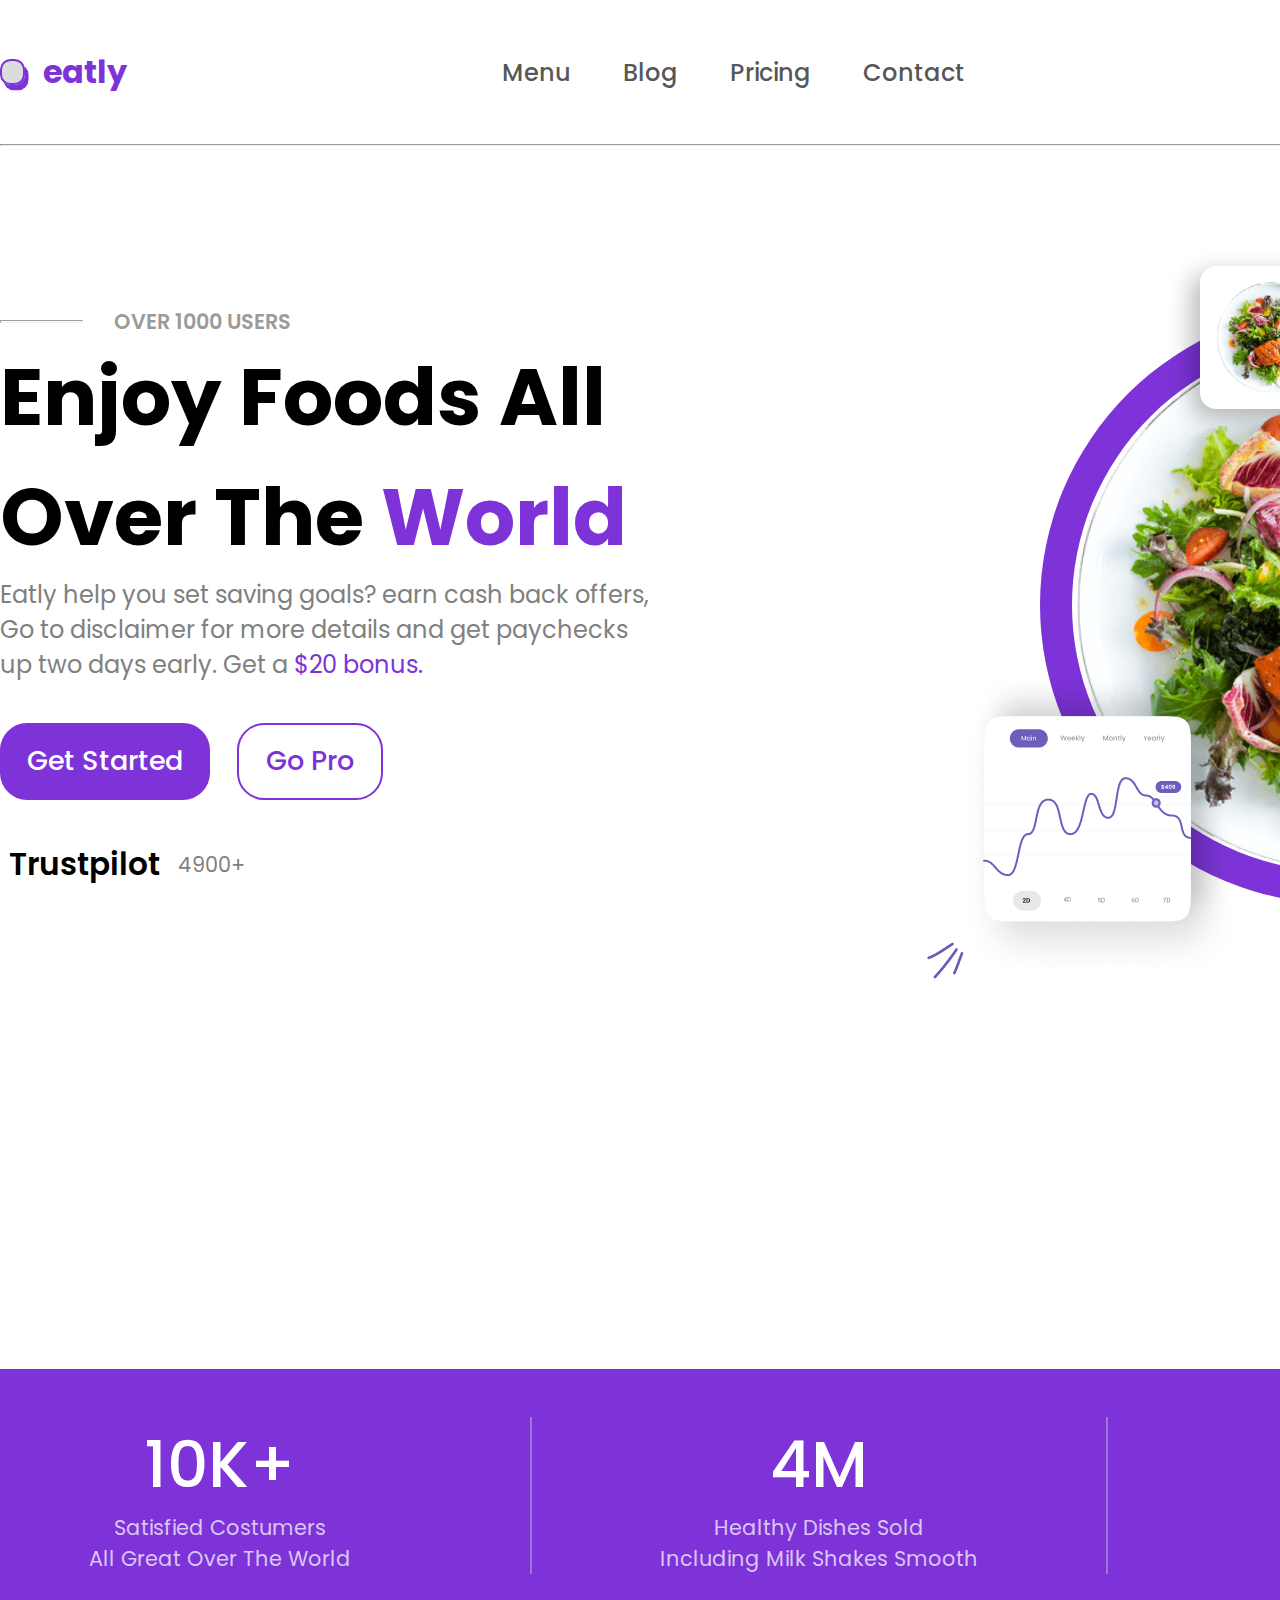
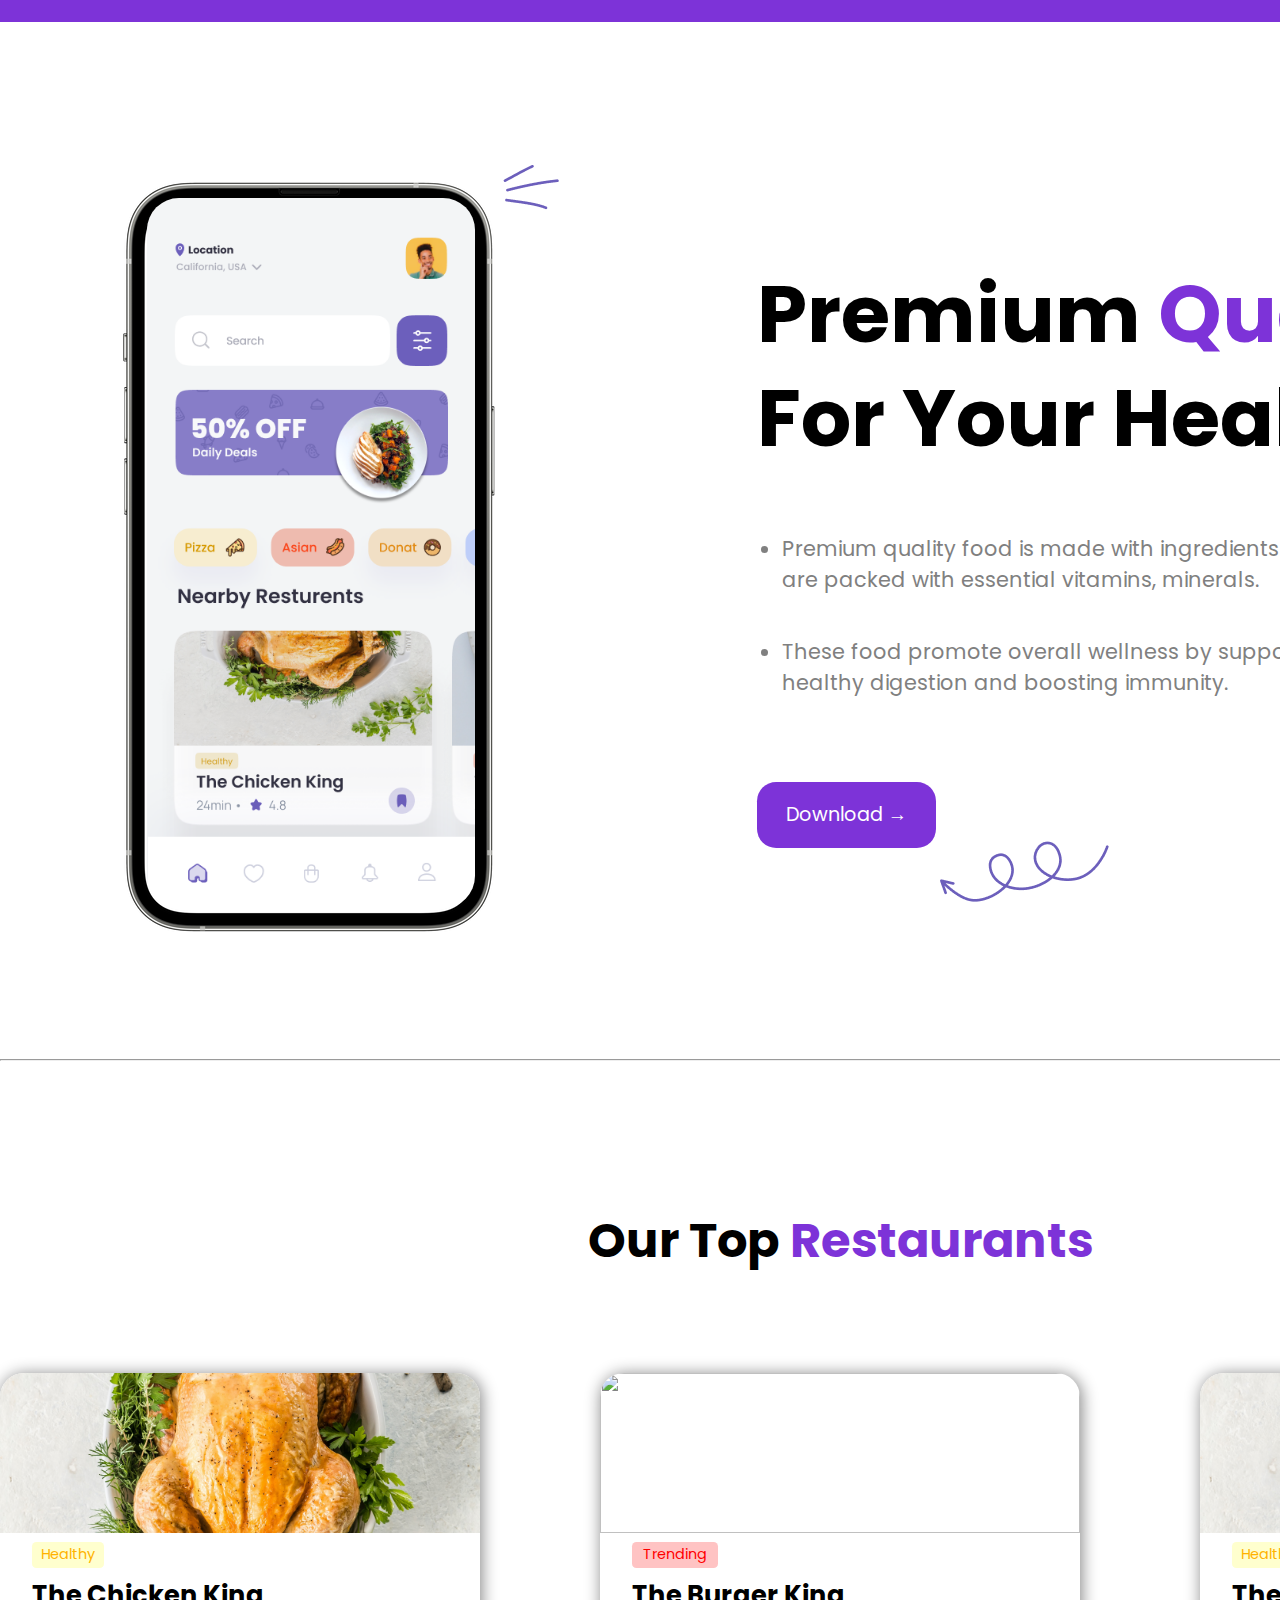
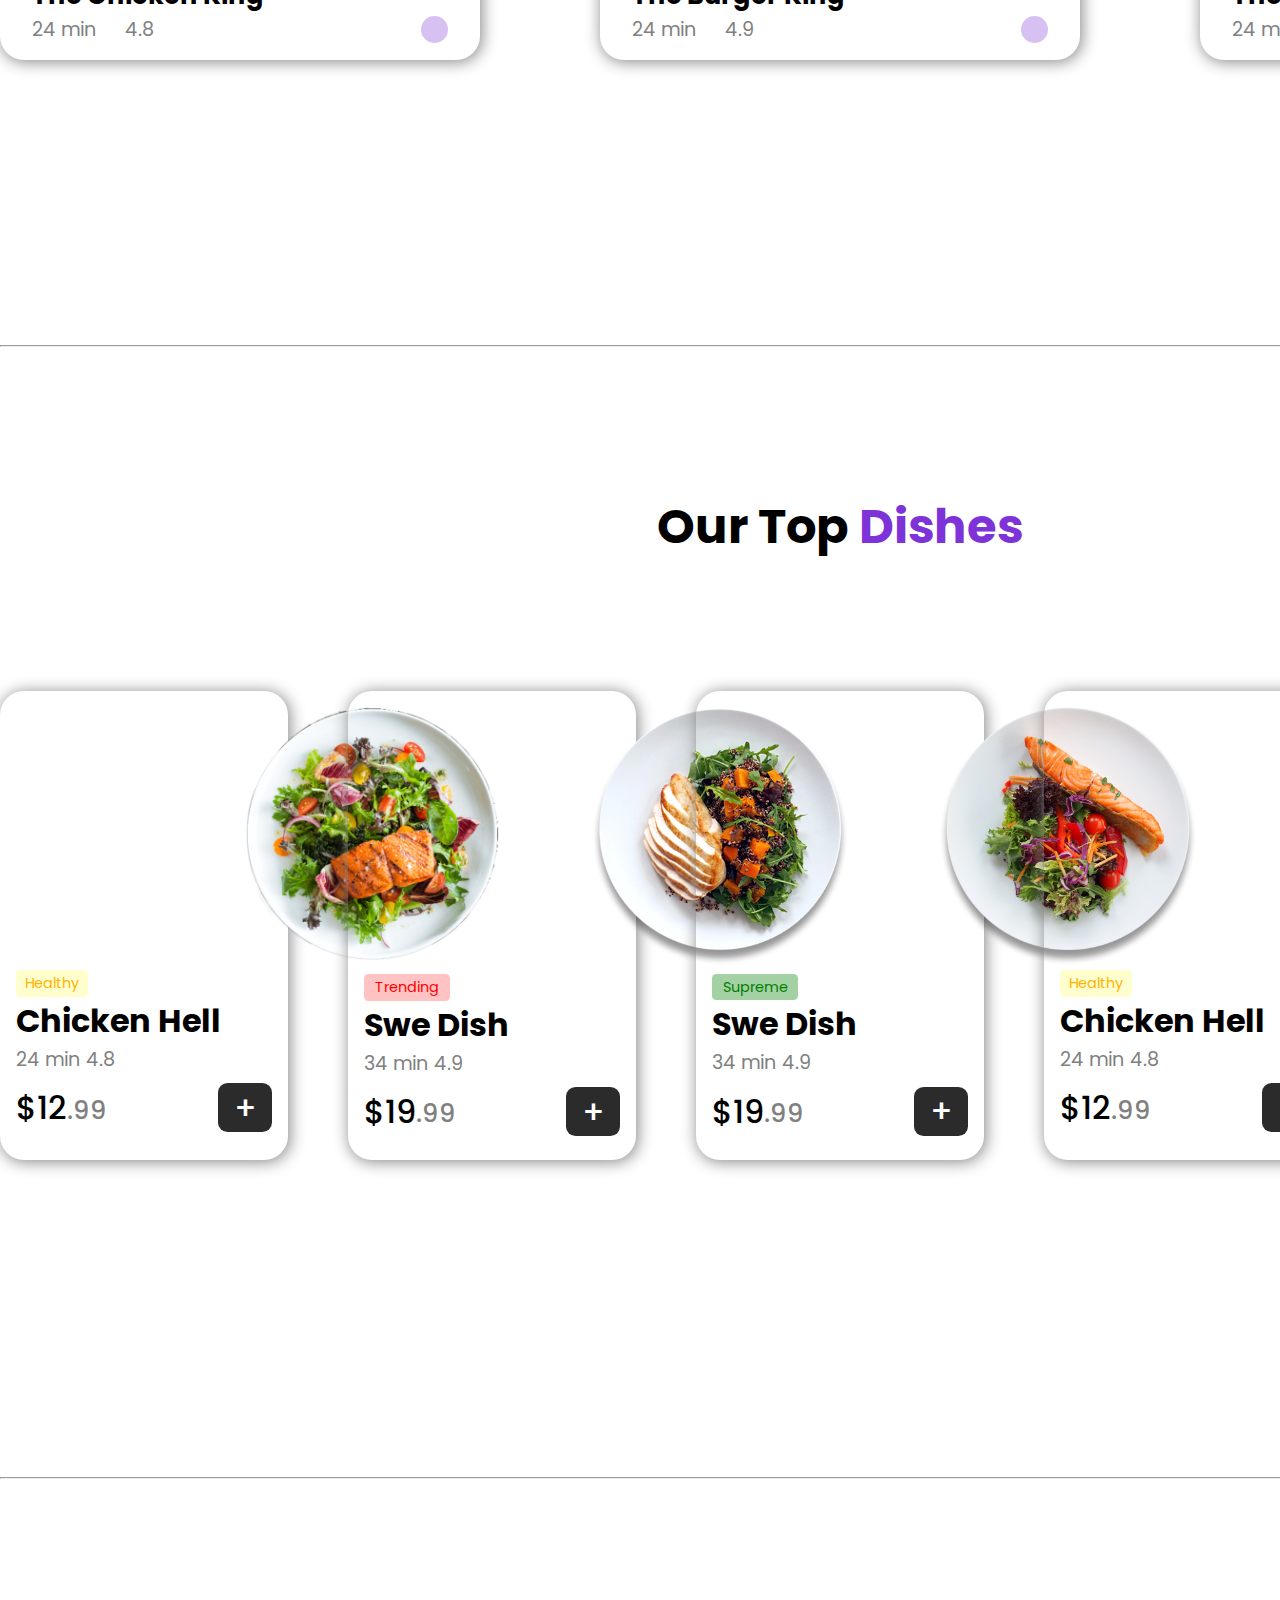
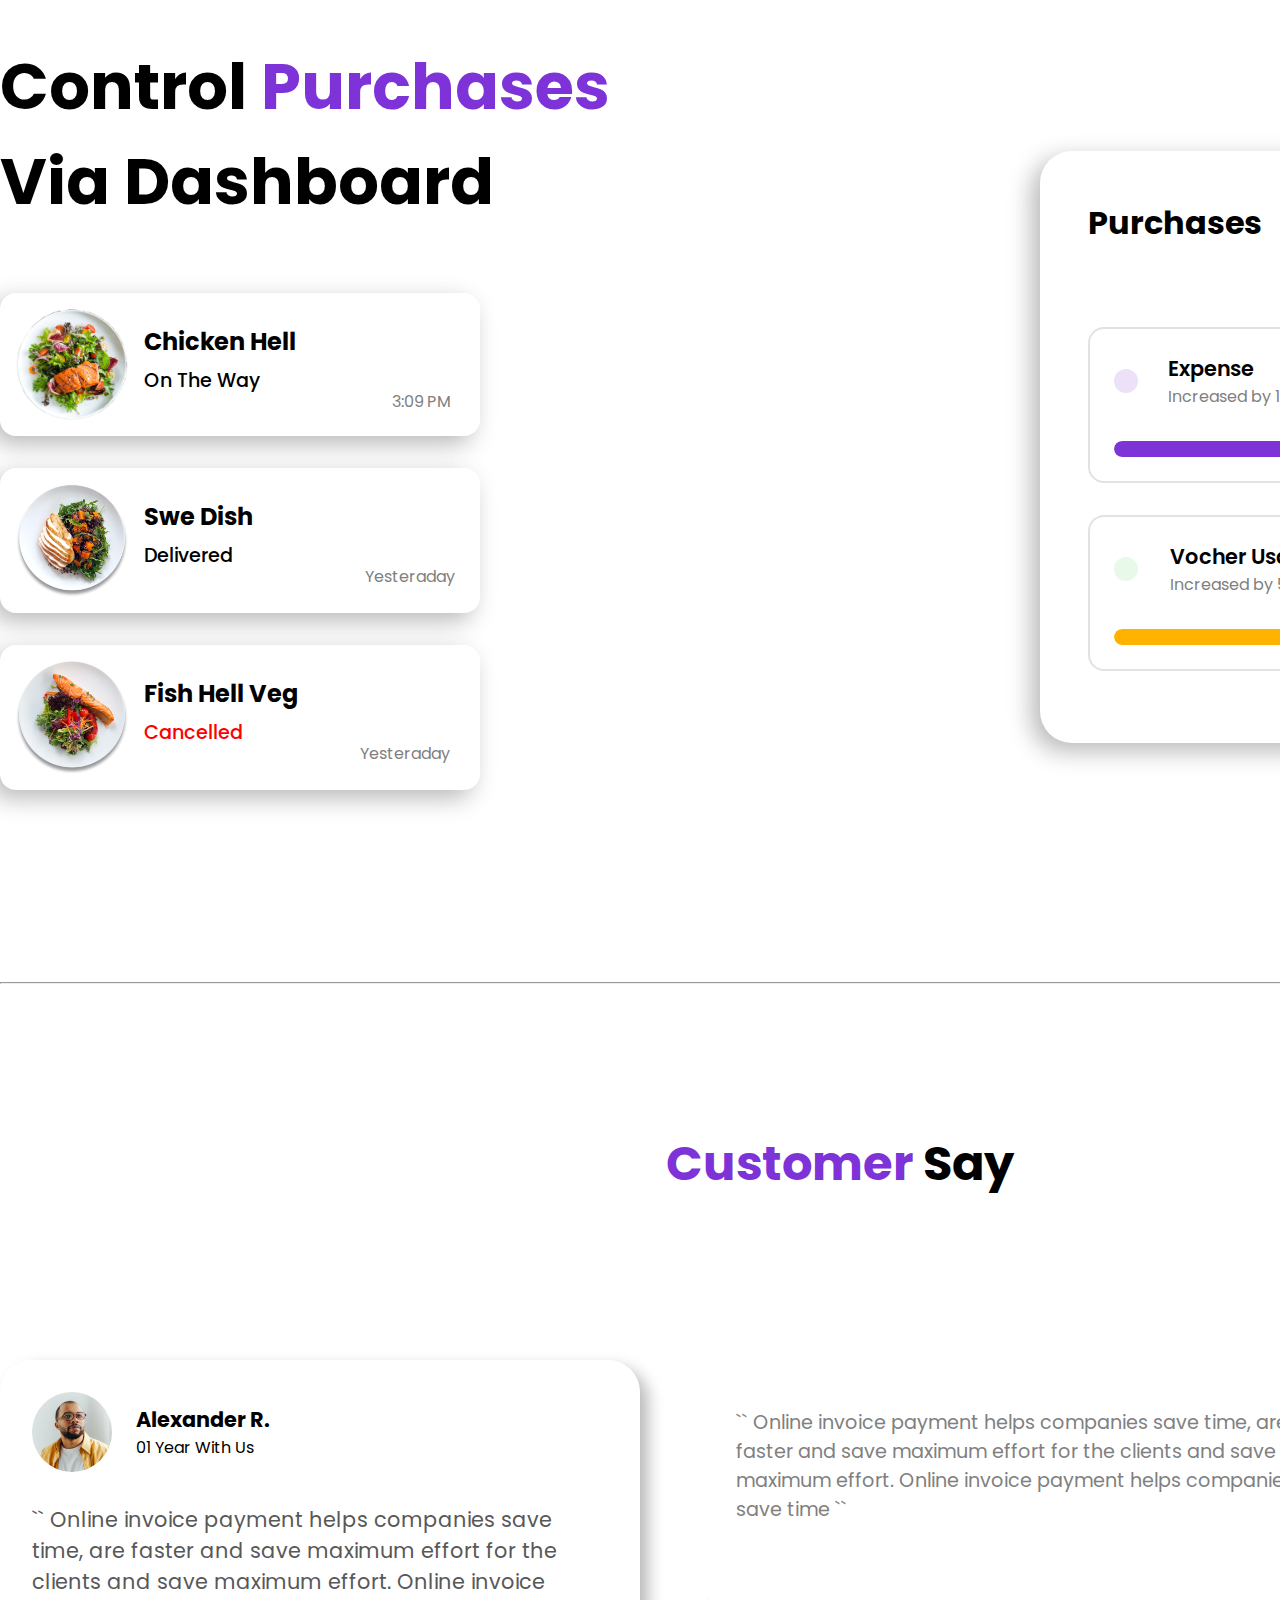
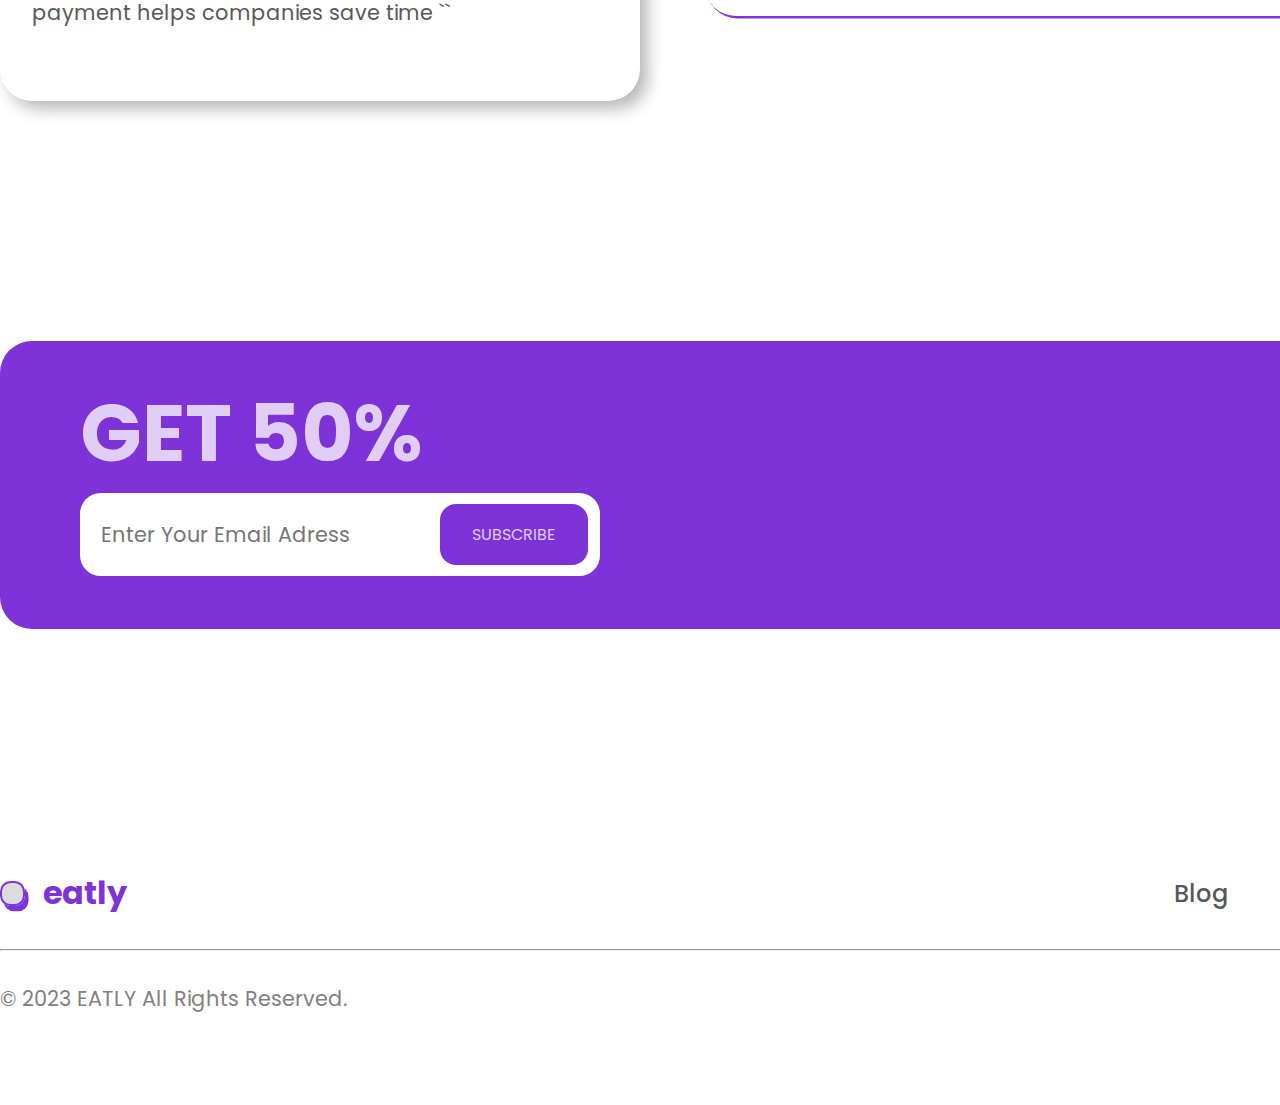
==== index.html @ 49415bdf "Add files via upload" ====
<!DOCTYPE html>
<html lang="en">
<head>
    <meta charset="UTF-8">
    <meta name="viewport" content="width=device-width, initial-scale=1.0">
    <title>Eatly</title>
    <link rel="stylesheet" href="style.css">
    <link rel="preconnect" href="https://fonts.googleapis.com">
    <link rel="preconnect" href="https://fonts.gstatic.com" crossorigin>
    <link href="https://fonts.googleapis.com/css2?family=Poppins:ital,wght@0,100;0,200;0,300;0,400;0,500;0,600;0,700;0,800;0,900;1,100;1,200;1,300;1,400;1,500;1,600;1,700;1,800;1,900&display=swap" rel="stylesheet">
    <script src="https://kit.fontawesome.com/00a1759899.js" crossorigin="anonymous"></script>
</head>
<body>
    <header>
        <a href="index.html">
            <i class="fa-solid fa-kitchen-set"></i>
            <h3>eatly</h3>
        </a>
        <article>
            <a href="">Menu</a>
            <a href="">Blog</a>
            <a href="">Pricing</a>
            <a href="">Contact</a>
        </article>
        <article class="entrance">
            <a href="">Login</a>
            <a href="">Sign Up</a>
        </article>
    </header>
    <hr>
    <main>
        <section class="title">
            <article>
                <div>
                    <hr>
                    <p>OVER 1000 USERS</p>
                </div>
                <h1>Enjoy Foods All Over The <span style="color: rgb(125, 51, 216);">World</span></h1>
                <span>Eatly help you set saving goals? earn cash back offers, Go to disclaimer for more details and get paychecks up two days early. Get a <span style="color: rgb(125, 51, 216);">$20 bonus.</span></span>
                <div>
                    <a href="">Get Started</a>
                    <a href="">Go Pro</a>
                </div>
                <div>
                    <i class="fa-solid fa-star" id="main_star"></i>
                    <h2>Trustpilot</h2>
                    <i class="fa-solid fa-star"></i>
                    <i class="fa-solid fa-star"></i>
                    <i class="fa-solid fa-star"></i>
                    <i class="fa-solid fa-star"></i>
                    <i class="fa-solid fa-star"></i>
                    <span>4900+</span>
                </div>
            </article>
            <article>
                <img src="images/food.png" alt="" class="food">
                <img src="images/arrow.png" alt="" class="arrow">
                <img src="images/food_decor.png" alt="" class="food_decor">
                <img src="images/Graph.png" alt="" class="graph">
                <img src="images/graph_decor.png" alt="" class="graph_decor">
                <article class="hell">
                    <img src="images/food.png" alt="">
                    <div>
                        <h3>Chicken Hell</h3>
                        <p>On The Way</p>
                    </div>
                    <span>3:09 PM</span>
                </article>
            </article>
        </section>
        <section class="rating">
            <article>
                <h2>10K+</h2>
                <p>Satisfied Costumers<br>All Great Over The World</p>
            </article>
            <article>
                <h2>4M</h2>
                <p>Healthy Dishes Sold <br> Including Milk Shakes Smooth</p>
            </article>
            <article>
                <h2>99.99%</h2>
                <p>Reliable Customers Support <br> We Provide Great Experience</p>
            </article>
        </section>
        <section class="quality">
            <article>
                <img src="images/phone.png" alt="" class="phone">
                <img src="images/screenshot.png" alt="" class="screenshot">
                <img src="images/phone_decor.png" alt="" class="phone_decor">
            </article>
            <article>
                <h2>Premium <span style="color: rgb(125, 51, 216);">Quality</span> For Your Healthy</h2>
                <ul>
                    <li>Premium quality food is made with ingredients that are packed with essential vitamins, minerals.</li>
                    <li>These food promote overall wellness by support healthy digestion and boosting immunity.</li>
                </ul>
                <a href="#">Download &rarr;</a>
                <img src="images/arrow_2.png" alt="" class="arrow_2">
            </article>
        </section>
        <hr>
        <h2>Our Top <span style="color: rgb(125, 51, 216);">Restaurants</span></h2>
        <section class="restaurants">
            <a href="restaurant.html">
                <img src="images/food_1.jfif" alt="">
                <section>
                    <p>Healthy</p>
                    <h3>The Chicken King</h3>
                    <article>
                        <div>
                            <span>24 min</span>
                            <i class="fa-solid fa-star"></i>
                            <span>4.8</span>
                        </div>
                        <i class="fa-solid fa-bookmark"></i>
                    </article>
                </section>
            </a>
            <a href="restaurant.html">
                <img src="images/food_2.jfif" alt="">
                <section>
                    <p style="width: 6em; color: red; background-color: rgba(255, 0, 0, 0.237);">Trending</p>
                    <h3>The Burger King</h3>
                    <article>
                        <div>
                            <span>24 min</span>
                            <i class="fa-solid fa-star"></i>
                            <span>4.9</span>
                        </div>
                        <i class="fa-solid fa-bookmark"></i>
                    </article>
                </section>
            </a>
            <a href="restaurant.html">
                <img src="images/food_1.jfif" alt="">
                <section>
                    <p>Healthy</p>
                    <h3>The Chicken King</h3>
                    <article>
                        <div>
                            <span>24 min</span>
                            <i class="fa-solid fa-star"></i>
                            <span>4.8</span>
                        </div>
                        <i class="fa-solid fa-bookmark"></i>
                    </article>
                </section>
            </a>
        </section>
        <a href="">View All</a>
        <hr style="margin-top: 10em;">
        <h2>Our Top <span style="color: rgb(125, 51, 216);">Dishes</span></h2>
        <section class="dishes">
            <article>
                <i class="fa-regular fa-heart"></i>
                <img src="images/food.png" alt="">
                <p>Healthy</p>
                <h3>Chicken Hell</h3>
                <div>
                    <span>24 min</span>
                    <i class="fa-solid fa-star"></i>
                    <span>4.8</span>
                </div>
                <article>
                    <div>
                        <p>$12</p>
                        <span>.99</span>
                    </div>
                    <p>+</p>
                </article>
            </article>
            <article>
                <i class="fa-regular fa-heart"></i>
                <img src="images/food_2.png" alt="">
                <p style="width: 6em; color: red; background-color: rgba(255, 0, 0, 0.237);">Trending</p>
                <h3>Swe Dish</h3>
                <div>
                    <span>34 min</span>
                    <i class="fa-solid fa-star"></i>
                    <span>4.9</span>
                </div>
                <article>
                    <div>
                        <p>$19</p>
                        <span>.99</span>
                    </div>
                    <p>+</p>
                </article>
            </article>
            <article>
                <i class="fa-regular fa-heart"></i>
                <img src="images/food_3.png" alt="">
                <p style="width: 6em; color: green; background-color: rgba(0, 128, 0, 0.361);">Supreme</p>
                <h3>Swe Dish</h3>
                <div>
                    <span>34 min</span>
                    <i class="fa-solid fa-star"></i>
                    <span>4.9</span>
                </div>
                <article>
                    <div>
                        <p>$19</p>
                        <span>.99</span>
                    </div>
                    <p>+</p>
                </article>
            </article>
            <article>
                <i class="fa-regular fa-heart"></i>
                <img src="images/food.png" alt="">
                <p>Healthy</p>
                <h3>Chicken Hell</h3>
                <div>
                    <span>24 min</span>
                    <i class="fa-solid fa-star"></i>
                    <span>4.8</span>
                </div>
                <article>
                    <div>
                        <p>$12</p>
                        <span>.99</span>
                    </div>
                    <p>+</p>
                </article>
            </article>
            <article>
                <i class="fa-regular fa-heart"></i>
                <img src="images/food_2.png" alt="">
                <p style="width: 6em; color: red; background-color: rgba(255, 0, 0, 0.237);">Trending</p>
                <h3>Swe Dish</h3>
                <div>
                    <span>34 min</span>
                    <i class="fa-solid fa-star"></i>
                    <span>4.9</span>
                </div>
                <article>
                    <div>
                        <p>$19<span>.99</span></p>
                    </div>
                    <p>+</p>
                </article>
            </article>
        </section>
        <a href="">View All</a>
        <hr style="margin-top: 10em;">
        <section class="purchases">
            <article>
                <h2>Control <span style="color: rgb(125, 51, 216);">Purchases</span> Via Dashboard</h2>
                <article>
                    <img src="images/food.png" alt="">
                    <div>
                        <h3>Chicken Hell</h3>
                        <p>On The Way</p>
                    </div>
                    <span>3:09 PM</span>
                </article>
                <article>
                    <img src="images/food_2.png" alt="">
                    <div>
                        <h3>Swe Dish</h3>
                        <p>Delivered</p>
                    </div>
                    <span style="margin-left: 7em;">Yesteraday</span>
                </article>
                <article>
                    <img src="images/food_3.png" alt="">
                    <div>
                        <h3 style="width: 7em;">Fish Hell Veg</h3>
                        <p style="color: red;">Cancelled</p>
                    </div>
                    <span style="margin-left: 3em;">Yesteraday</span>
                </article>
            </article>
            <article class="info_purchases">
                <div>
                    <h3>Purchases</h3>
                    <select name="Time" id="">
                        <option value="">last time</option>
                        <option value="">This month</option>
                        <option value="">This year</option>
                    </select>
                </div>
                <section>
                    <article>
                        <i class="fa-solid fa-wallet" id="exprense"></i>
                        <div>
                            <p>Expense</p>
                            <span>Increased by 10%</span>
                        </div>
                        <p>$409.00</p>
                    </article>
                    <hr class="hr_exprense">
                </section>
                <section>
                    <article>
                        <i class="fa-solid fa-ticket" id="usage"></i>
                        <div>
                            <p>Vocher Usage</p>
                            <span>Increased by 5%</span>
                        </div>
                        <p>$45.78</p>
                    </article>
                    <hr class="hr_usage">
                </section>
            </article>
        </section>
        <hr>
        <h2><span style="color: rgb(125, 51, 216);">Customer</span> Say</h2>
        <section class="customer">
            <article class="alex">
                <section>
                    <img src="images/alex.png" alt="">
                    <div>
                        <h3>Alexander R.</h3>
                        <p>01 Year With Us</p>
                    </div>
                </section>
                <p>`` Online invoice payment helps companies save time, are faster and save maximum effort for the clients and save maximum effort. Online invoice payment helps companies save time ``</p>
                <i class="fa-solid fa-star"></i>
                <i class="fa-solid fa-star"></i>
                <i class="fa-solid fa-star"></i>
                <i class="fa-solid fa-star"></i>
                <i class="fa-solid fa-star"></i>
            </article>
            <article class="comments">
                <article>
                    <p>`` Online invoice payment helps companies save time, are faster and save maximum effort for the clients and save maximum effort. Online invoice payment helps companies save time ``</p>
                    <i class="fa-solid fa-star"></i>
                    <i class="fa-solid fa-star"></i>
                    <i class="fa-solid fa-star"></i>
                    <i class="fa-solid fa-star"></i>
                    <i class="fa-solid fa-star"></i>
                </article>
                <article>
                    <p>`` Online invoice payment helps companies save time, are faster and save maximum effort for the clients and save maximum effort. Online invoice payment helps companies save time ``</p>
                    <i class="fa-solid fa-star"></i>
                    <i class="fa-solid fa-star"></i>
                    <i class="fa-solid fa-star"></i>
                    <i class="fa-solid fa-star"></i>
                    <i class="fa-solid fa-star"></i>
                </article>
                <article>
                    <p>`` Online invoice payment helps companies save time, are faster and save maximum effort for the clients and save maximum effort. Online invoice payment helps companies save time ``</p>
                    <i class="fa-solid fa-star"></i>
                    <i class="fa-solid fa-star"></i>
                    <i class="fa-solid fa-star"></i>
                    <i class="fa-solid fa-star"></i>
                    <i class="fa-solid fa-star"></i>
                </article>
                <article>
                    <p>`` Online invoice payment helps companies save time, are faster and save maximum effort for the clients and save maximum effort. Online invoice payment helps companies save time ``</p>
                    <i class="fa-solid fa-star"></i>
                    <i class="fa-solid fa-star"></i>
                    <i class="fa-solid fa-star"></i>
                    <i class="fa-solid fa-star"></i>
                    <i class="fa-solid fa-star"></i>
                </article>
            </article>
        </section>
        <section class="sub">
            <article>
                <h1>GET 50%</h1>
                <input type="email" placeholder="Enter Your Email Adress">
                <a href="#">SUBSCRIBE</a>
            </article>
            <img src="images/food_2.png" alt="">
        </section>
    </main>
    <footer>
        <section class="footer_head">
            <a href="index.html">
                <i class="fa-solid fa-kitchen-set"></i>
                <h3>eatly</h3>
            </a>
            <article>
                <a href="">Blog</a>
                <a href="">Pricing</a>
                <a href="">About Us</a>
                <a href="">Contact</a>
            </article>
        </section>
        <hr>
        <section class="end">
            <p>&#169; 2023 EATLY All Rights Reserved.</p>
            <article>
                <i class="fa-brands fa-instagram"></i>
                <i class="fa-brands fa-telegram"></i>
                <i class="fa-brands fa-facebook"></i>
                <i class="fa-brands fa-twitter"></i>
            </article>
        </section>
    </footer>
</body>
</html>
---- style.css ----
*{
    margin: 0;
    padding: 0;
    box-sizing: border-box;
    font-family: "Poppins", sans-serif;
}
body {
    display: table;
    margin: 0 auto;
}

header{
    display: flex;
    justify-content: space-between;
    margin: 3em 0;
    align-items: center;
    width: 105em;
}

header>a{
    display: flex;
    justify-content: space-around;
    color: rgb(125, 51, 216);
    align-items: center;
    text-decoration: none;
}

header>a>i{
    font-size: 2.2em;
    background-color: rgba(210, 210, 210, 0.769);
    padding: .3em;
    border-radius: .3em;
    border: solid rgb(125, 51, 216) .2vw;
    margin-right: .5em;
    box-shadow: .1em .15em rgb(125, 51, 216);
}

header>a>h3{
    font-size: 2em;
}

header>article>a{
    text-decoration: none;
    color: rgba(57, 57, 57, 0.858);
    font-size: 1.5em;
    margin-right: 2em;
    font-weight: 450;
    transition: .5s;
}

header>article>a:hover{
    color: black;
    transition: .5s;   
    font-weight: 500;
}

.entrance>a{
    font-weight: 550;
}

.entrance>a:nth-child(2){
    background-color: rgb(125, 51, 216);
    color: white;
    padding: .8em 1.7em;
    border-radius: 1em;
    margin-right: 0;
}

.title{
    display: flex;
    justify-content: space-between;
    margin: 10em 0;
    margin-bottom: 0;
    width: 105em;
}

.title>article>div{
    display: flex;
    justify-content: flex-start;
    align-items: center;
    font-size: 1.3em;
}

.title>article>div>hr{
    width: 4em;
    height: .1em;
    margin-right: 1.5em;
}

.title>article>div>p{
    color: rgba(128, 128, 128, 0.799);
    font-weight: 550;
}

.title>article>h1{
    font-size: 5em;
    width: 10em;
}

.title>article>span{
    font-size: 1.5em;
    color: gray;
    display: block;
    width: 41rem;
}

.title>article>div>a{
    text-decoration: none;
    margin: 1.5em .5em;
    font-size: 1.3em;
    font-weight: 500;
}

.title>article>div>a:nth-child(1){
    margin-left: 0;
    color: white;
    background-color: rgb(125, 51, 216);
    padding: .7em 1em;
    border-radius: 1em;
}

.title>article>div>a:nth-child(2){
    color: rgb(125, 51, 216);
    padding: .6em 1em;
    border: solid rgb(125, 51, 216) .2vw;
    border-radius: 1em;
}

#main_star{
    color: rgb(80, 200, 120);
    font-size: 2em;
}


.title>article>div>h2{
    font-weight: 550;
    font-size: 1.5em;
    margin: 0 .3em;
}

.title>article>div>i{
    color: rgb(255, 197, 5);
    font-size: 1.1em;
}

.title>article>div>span{
    display: block;
    margin-left: .4em;
    color: gray;
    font-size: 1em;
}

.food{
    left: 15em;
    height: auto;
    border: solid rgb(125, 51, 216) 2em;
    border-radius: 50%;
    position: relative;
}

.hell{
    position: relative;
    width: 30em;
    display: flex;
    left: 25em;
    bottom: 60em;
    padding: 1em;
    border-radius: 1em;
    background-color: white;
    box-shadow: -.5em .5em 1.5em rgba(0, 0, 0, 0.281);
}

.hell>img{
    width: 7em;
    object-fit: cover;
}

.hell>div{
    margin-left: 1em;
    margin-top: .5em;
}

.hell>div>h3{
    margin: .3em 0;
    font-size: 1.5em;
}

.hell>div>p{
    font-size: 1.2em;
    font-weight: 500;
}

.hell>span{
    display: block;
    margin-top: 5em;
    margin-left: 6em;
    color: gray;
}

.arrow{
    position: relative;
    top: -24em;
    left: 12em;
}

.food_decor{
    position: relative;
    top: -41em;
    left: 11em;
}

.graph{
    position: relative;
    top: -15em;
    left: 10em;
}

.graph_decor{
    position: relative;
    top: -15em;
    right: 10em;
}

.rating{   
    background-color: rgb(125, 51, 216);
    display: flex;
    justify-content: space-around;
    padding: 3em 0;
}

.rating>article:nth-child(2){
    border-right: solid rgba(210, 210, 210, 0.426) .15em;
    border-left: solid rgba(210, 210, 210, 0.426) .15em;
    padding: 0 8em;
}

.rating>article>h2{
    text-align: center;
    color: white;
    font-size: 4em;
    font-weight: 450;
}

.rating>article>p{
    text-align: center;
    color: rgba(255, 255, 255, 0.727);
    font-size: 1.3em;
}

.quality{
    display: flex;
    justify-content: space-around;
    margin: 10em 0;
}

.quality>article>h2{
    margin-top: 1em;
    font-size: 5em;
    width: 10em;
    line-height: 1.3em;
}

.quality>article>ul{
    margin: 3em 0; 
    color: gray;
    margin-left: 1.2em;
    font-size: 1.3em;
    width: 27em;
}

.quality>article>ul>li:nth-child(1){
    margin-bottom: 2em;
}

.quality>article>a{
    font-size: 1.2em;
    padding: 1em 1.5em;
    border-radius: 1em;
    background-color: rgb(125, 51, 216);
    text-decoration: none;
    color: white;
    transition: 1s;
}

.quality>article>a:hover{
    background-color: white;
    color: black;
    border: solid rgb(125, 51, 216) .2em;
    transition: 1s;
}

.arrow_2{
    position: relative;
    top: 5em;
}

.phone{
    position: absolute;
}

.screenshot{
    position: relative;
    border-radius: 2em;
    width: 20.5em;
    top: 1em;
    left: 1.5em;
}

.phone_decor{
    position: relative;
    left: 3em;
    bottom: 42em;
}

.restaurants{
    margin: 6em 0;
    display: flex;
    justify-content: space-between;
}

main>h2{
    text-align: center;
    font-size: 3em;
    margin-top: 3em;
}

.restaurants>a>img{
    width: 30em;
    height: 10em;
    object-fit: cover;
    border-top-left-radius: 1.5em;
    border-top-right-radius: 1.5em;
}

.restaurants>a{
    width: 30em;
    box-shadow: .1em .1em 1em rgb(136, 136, 136);
    border-radius: 1.5em;
    text-decoration: none;
    color: black;
}

.restaurants>a>section{
    margin: .1em 2em;
}

.restaurants>a>section>p{
    font-size: .9em;
    background-color: rgba(255, 255, 6, 0.196);
    color: rgb(255, 179, 0);
    padding: .2em .5em;
    width: 5em;
    border-radius: .3em;
    text-align: center;
}

.restaurants>a>section>h3{
    margin-top: .3em;
    font-size: 1.6em;
}

.restaurants>a>section>article{
    display: flex;
    justify-content: space-between;
    align-items: center;
    margin-bottom: 1em;
}

.restaurants>a>section>article>div>span{
    color: gray;
    font-size: 1.2em;
    align-items: center;
}

.restaurants>a>section>article>div>i{
    margin-left: 1.2em;
    margin-right: .1em;
    color: rgb(125, 51, 216);
    font-size: 1.2em;
}

.restaurants>a>section>article>i{
    text-align: center;
    color: rgb(125, 51, 216);
    font-size: 1.2em;
    padding: .7em;
    background-color: rgba(125, 51, 216, 0.306);
    border-radius: 3em;
}

main>a{
    margin-left: 83em;
    text-decoration: none;
    color: gray;
    font-size: 1.2em;
}

.dishes{
    display: flex;
    justify-content: space-between;
    margin: 8em 0;
}

.dishes>article{
    box-shadow: .1em .1em 1em rgb(136, 136, 136);
    border-radius: 1.5em;
    width: 18em;
    padding: 1em 1em;
    padding-bottom: 1.5em;
}

.dishes>article>i{
    margin-left: 9.5em;
    font-size: 1.5em;
    color: black;
}

.dishes>article>img{
    width: 16em;
    object-fit: cover;
}

.dishes>article>p{
    font-size: .9em;
    background-color: rgba(255, 255, 6, 0.196);
    color: rgb(255, 179, 0);
    padding: .2em .5em;
    width: 5em;
    border-radius: .3em;
    text-align: center;
}

.dishes>article>h3{
    font-size: 2em;
}

.dishes>article>div{
    display: flex;
    align-items: center;
}

.dishes>article>div>span{
    color: gray;
    font-size: 1.2em;
    align-items: center;
}

.dishes>article>div>i{
    margin-left: .2em;
    margin-right: .1em;
    color: rgb(125, 51, 216);
    font-size: 1.2em;
}

.dishes>article>article{
    display: flex;
    justify-content: space-between;
}

.dishes>article>article{
    margin-top: .3em;
    font-size: 2em;
    font-weight: 500;
    display: flex;
    justify-content: space-between;
}

.dishes>article>article>div{
    display: flex;
    align-items: flex-end;
}

.dishes>article>article>div>span{
    font-size: .8em;
    margin-bottom: .1em;
    color: gray;
}

.dishes>article>article>p{
    padding: .01em .5em;
    background-color: rgba(25, 25, 25, 0.923);
    color: white;
    border-radius: .3em;
}


.purchases{
    margin: 10em 0;
    display: flex;
    justify-content: space-between;
}

.purchases>article>h2{
    font-size: 4em;
    width: 10em;
    margin-bottom: 1em;
}

.purchases>article>article{
    margin: 2em 0;
    width: 30em;
    display: flex;
    padding: 1em;
    border-radius: 1em;
    background-color: white;
    box-shadow: -.5em .5em 1.5em rgba(0, 0, 0, 0.281);
}

.purchases>article>article>img{
    width: 7em;
    object-fit: cover;
}

.purchases>article>article>div{
    margin-left: 1em;
    margin-top: .5em;
}

.purchases>article>article>div>h3{
    margin: .3em 0;
    font-size: 1.5em;
}

.purchases>article>article>div>p{
    font-size: 1.2em;
    font-weight: 500;
}

.purchases>article>article>span{
    display: block;
    margin-top: 5em;
    margin-left: 6em;
    color: gray;
}

.info_purchases{
    margin-top: 7em;
    padding: 3em;
    width: 40em;
    box-shadow: -.5em .5em 1.5em rgba(0, 0, 0, 0.281);
    border-radius: 2em;
    height: 37em;
}

.info_purchases>div{
    display: flex;
    justify-content: space-between;
    margin-bottom: 5em;
}

.info_purchases>div>h3{
    font-size: 2em;
}

.info_purchases>div>select{
    font-size: 1.3em;
    padding: .3em .6em;
    border-radius: .5em;
    background-color: rgba(214, 214, 214, 0.26);
    border: none;
    font-weight: 500;
}

.info_purchases>section{
    border: solid rgba(128, 128, 128, 0.228) .13em;
    padding: 1.5em;
    border-radius: 1em;
    margin: 2em 0;
}

.info_purchases>section>article{
    display: flex;
    justify-content: space-between;
    align-items: center;
}

.info_purchases>section>article>i{
    font-size: 1.5em;
    padding: .5em;
    border-radius: 3em;
}

#exprense{
    color: rgb(125, 51, 216);
    background-color: rgba(125, 51, 216, 0.145);
}

#usage{
    color: rgb(87, 209, 87);
    background-color: rgba(87, 209, 87, 0.135);
}

.info_purchases>section>article>div{
    margin-right: 11em;
}

.info_purchases>section>article>div>p{
    font-weight: 550;
    font-size: 1.3em;
}

.info_purchases>section>article>div>span{
    color: gray;
    font-size: 1em;
}

.info_purchases>section>article>p{
    font-weight: 550;
    font-size: 1.5em;
}

.info_purchases>section>hr{
    margin-top: 2em;
    height: 1em;
    border-radius: 1em;
    border: none;
}

.hr_exprense{
    background-color: rgba(125, 51, 216, 0.145);
}

.hr_exprense::before{
    content: '_';
    width: 24em;
    display: block;
    background-color: rgb(125, 51, 216);
    height: 1em;
    border-radius: 1em;
}

.hr_usage{
    background-color: rgba(255, 255, 6, 0.196);
}

.hr_usage::before{
    content: '_';
    width: 20em;
    display: block;
    background-color: rgb(255, 179, 0);
    height: 1em;
    border-radius: 1em;
}

.customer{
    display: flex;
    justify-content: space-between;
    margin: 10em 0;
    
}

.alex{
    width: 40em;
    box-shadow: .5em .5em 1em rgba(0, 0, 0, 0.281);
    padding: 2em;
    border-radius: 2em;
}

.alex>section{
    display: flex;
    justify-content: flex-start;
    align-items: center;
    margin-bottom: 2em;
}

.alex>section>img{
    width: 5em;
    height: 5em;
    object-fit: cover;
    border-radius: 50%;
    
}

.alex>section>div{
    margin-left: 1.5em;
}

.alex>section>div>h3{
    font-size: 1.3em;
}

.alex>section>div>p{
    font-size: 1em;
}

.alex>p{
    font-size: 1.3em;
    color: rgb(88, 88, 88);
    margin-bottom: 2em;
}

.alex>i{
    font-size: 1.5em;
    color: rgb(255, 179, 0);
}

.comments{
    display: grid;
    grid-template-columns: repeat(4, 1fr);
    height: 20em;
    padding: 1em;
    max-width: 62em;
    overflow: hidden;
    overflow-x: auto;
}

.comments>article{
    width: 40em;
    box-shadow: .1em .15em rgb(125, 51, 216);
    padding: 2em;
    border-radius: 2em;
    margin-right: 2em;
    margin-bottom: 3em;
}

.comments>article>p{
    font-size: 1.2em;
    color: gray;
}

.comments>article>i{
    font-size: 1.2em;
    margin-top: 1em;
    color: rgb(255, 179, 0);
}

::-webkit-scrollbar {
    height: 1em;
}
  
::-webkit-scrollbar-track-piece {
    background-color: rgba(125, 51, 216, 0.145);
    border-radius: 2rem;
}

::-webkit-scrollbar-thumb{
    background-color: rgb(125, 51, 216);
    border-radius: 2rem;
}

.sub{
    margin: 15em 0;
    display: flex;
    justify-content: space-between;
    padding: 2em;
    padding-left: 5em;
    height: 18em;
    border-radius: 2em;
    background-color: rgb(125, 51, 216);

}

.sub>article>h1{
    font-size: 5em;
    color: rgba(255, 255, 255, 0.762);
}

.sub>article>input{
    position: absolute;
    width: 25em;
    height: 4em;
    padding: 0 1em;
    border-radius: 1em;
    border: none;
    font-size: 1.3em;
}

.sub>article>a{
    position: relative;
    background-color: rgb(125, 51, 216);
    color: rgba(255, 255, 255, 0.762);
    text-decoration: none;
    padding: 1.2em 2em;
    border-radius: 1em;
    left: 22.5em;
    top: 1.8em;
}

.sub>img{
    width: 25em;
    position: absolute;
    left: 80em;
}

.footer_head{
    display: flex;
    justify-content: space-between;
    align-items: center;
    margin-bottom: 2em;
}

.footer_head>a{
    display: flex;
    justify-content: space-around;
    color: rgb(125, 51, 216);
    align-items: center;
    text-decoration: none;
}

.footer_head>a>i{
    font-size: 2.2em;
    background-color: rgba(210, 210, 210, 0.769);
    padding: .3em;
    border-radius: .3em;
    border: solid rgb(125, 51, 216) .2vw;
    margin-right: .5em;
    box-shadow: .1em .15em rgb(125, 51, 216);
}

.footer_head>a>h3{
    font-size: 2em;
}

.footer_head>article>a{
    text-decoration: none;
    color: rgba(57, 57, 57, 0.858);
    font-size: 1.5em;
    margin-right: 2em;
    font-weight: 450;
    transition: .5s;
}

.footer_head>article>a:nth-child(4){
    margin-right: 0;
}

.footer_head>article>a:hover{
    color: black;
    transition: .5s;   
    font-weight: 500;
}

.end{
    margin: 2em 0;
    display: flex;
    justify-content: space-between;
    margin-bottom: 5em;

}

.end>p{
    font-size: 1.3em;
    color: gray;
}

.end>article>i{
    font-size: 1.7em;
    margin-right: 1em;
}

.end>article>i:nth-child(4){
    margin-right: 0;
}


.main_restaurant{
    margin: 10em 0;
    border-radius: 2em;
    box-shadow: .5em .5em 1em rgba(0, 0, 0, 0.281);
}

.main_restaurant>img{
    width: 105em;
    height: 30em;
    object-fit: cover;
    border-top-left-radius: 2em;
    border-top-right-radius: 2em;
}

.main_restaurant>article{
    display: flex;
    justify-content: space-between;
    padding: 1em 3em;
    align-items: self-start;
}

.main_restaurant>article>h2{
    font-size: 2em;
}

.main_restaurant>article>div{
    margin-right: 13em;
    margin-top: .3em;
}

.main_restaurant>article>div>span{
    font-size: 1.3em;
    color: gray;
}

.main_restaurant>article>div>i{
    color: rgb(125, 51, 216);
    font-size: 1.5em;
    margin-left: .5em;
    margin-right: .2em;
}

.main_restaurant>article>i{
    text-align: center;
    color: rgb(125, 51, 216);
    font-size: 1.2em;
    padding: .7em;
    background-color: rgba(125, 51, 216, 0.306);
    border-radius: 3em;
}

main>h3{
    font-size: 2em;
}

.question{
    margin: 10em 0;
}

.question>details{
    margin-top: 2em;
}

.question>details>summary{
    cursor: pointer;
    list-style: none;
    display: flex;
    justify-content: space-between;
}

.question>details>summary>h3{
    font-size: 1.5em;
}

.question>details>summary>p{
    font-weight: 400;
    color: white;
    background-color: rgb(125, 51, 216);
    border-radius: 3em;
    padding: .4em .8em;
    font-size: 1.2em;
    margin-left: 50em;
    text-align: center;
}

.question>details[close]>summary>p{
    content: '+';
}

.question>details[open]>summary>p{
    content: '-';
}

.question>details>p{
    /* margin-left: 7em !important; */
    margin: .3em 0;
    font-size: 1.3em;
    color: gray;
}

.question>hr{
    margin: 1em 0;
}
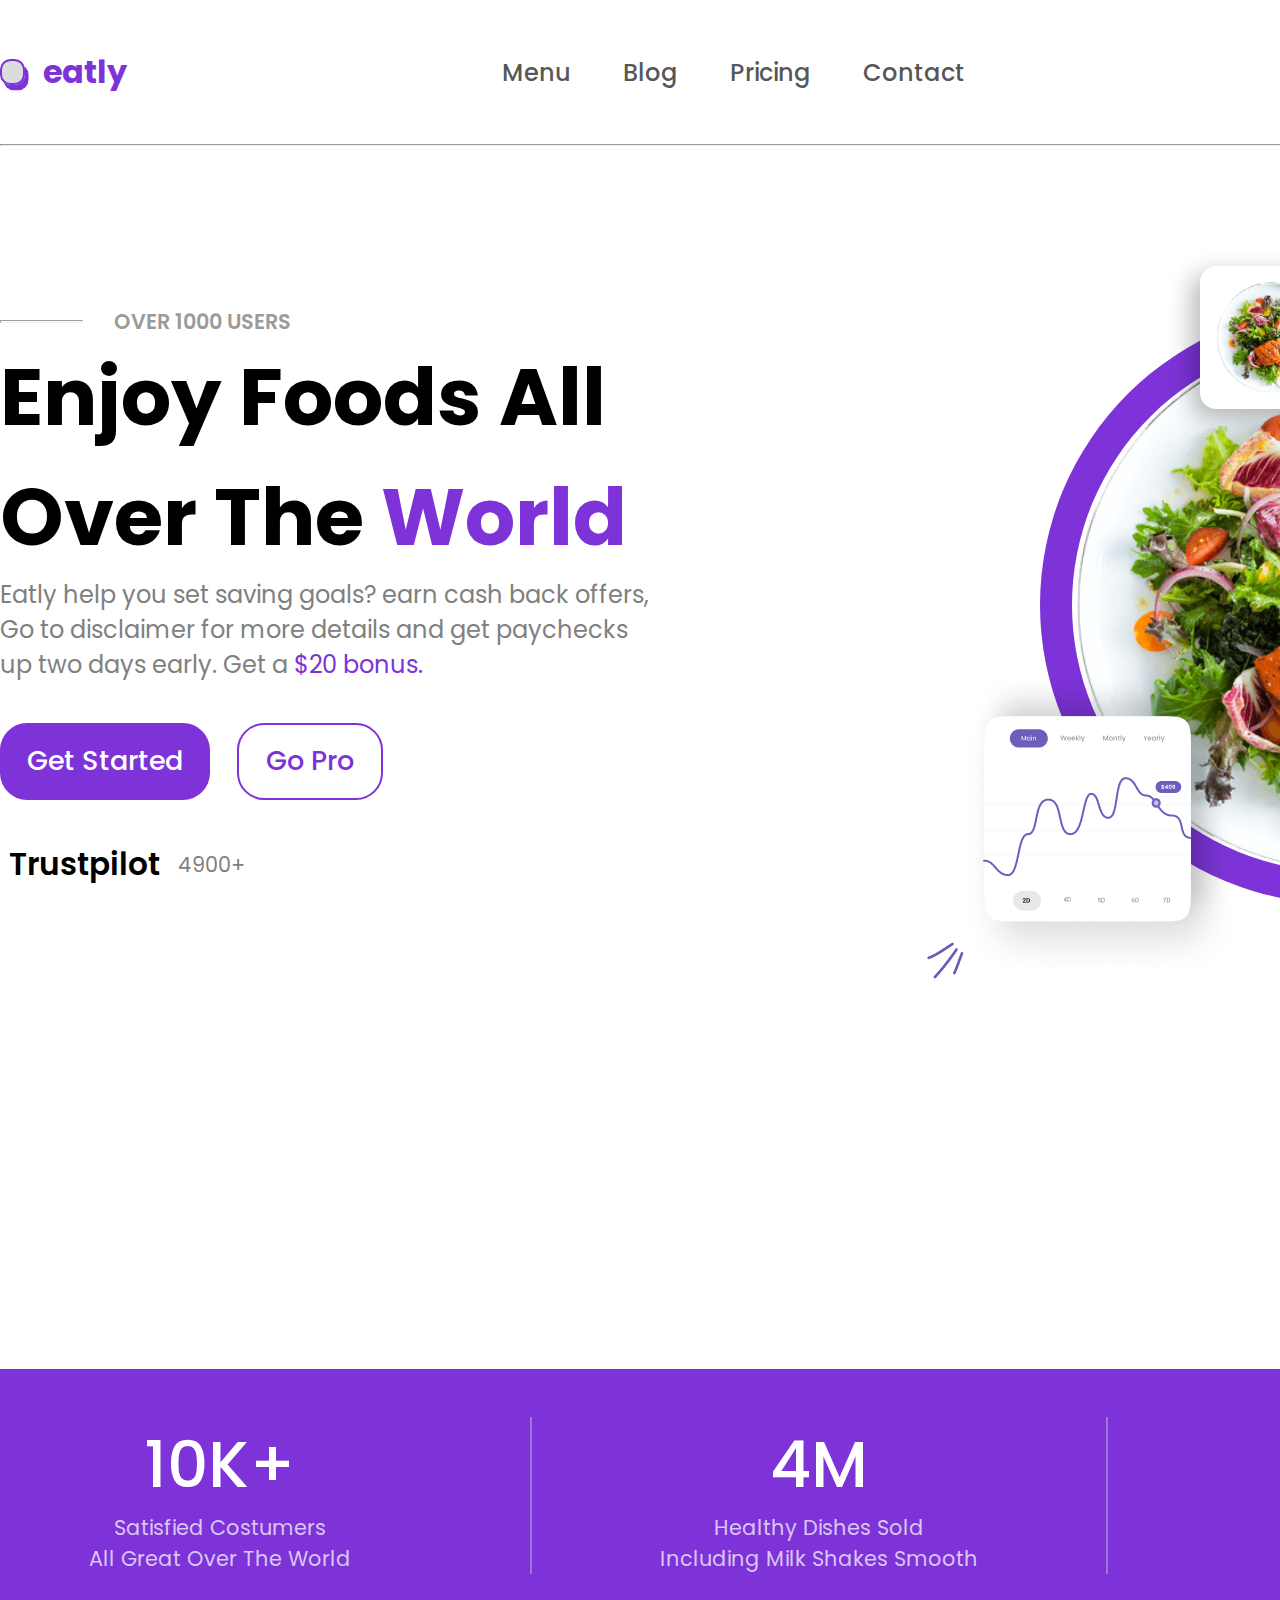
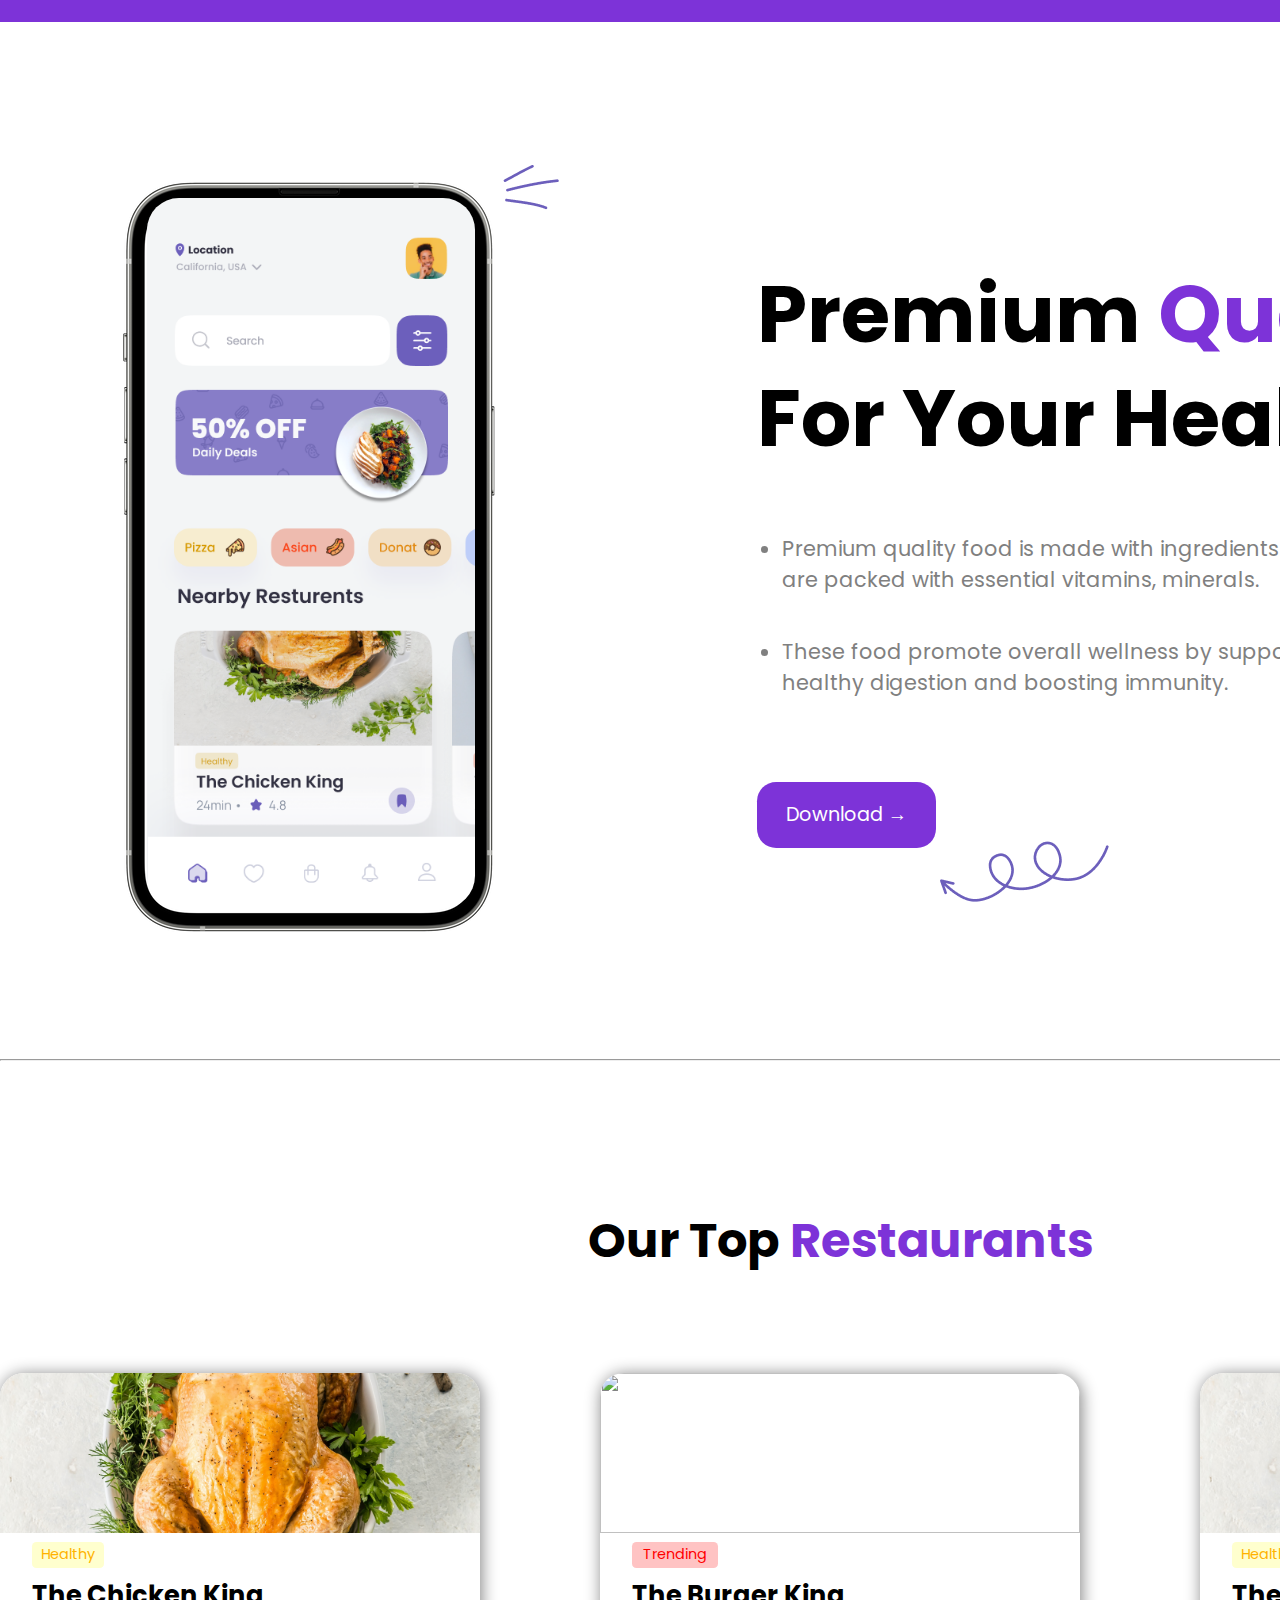
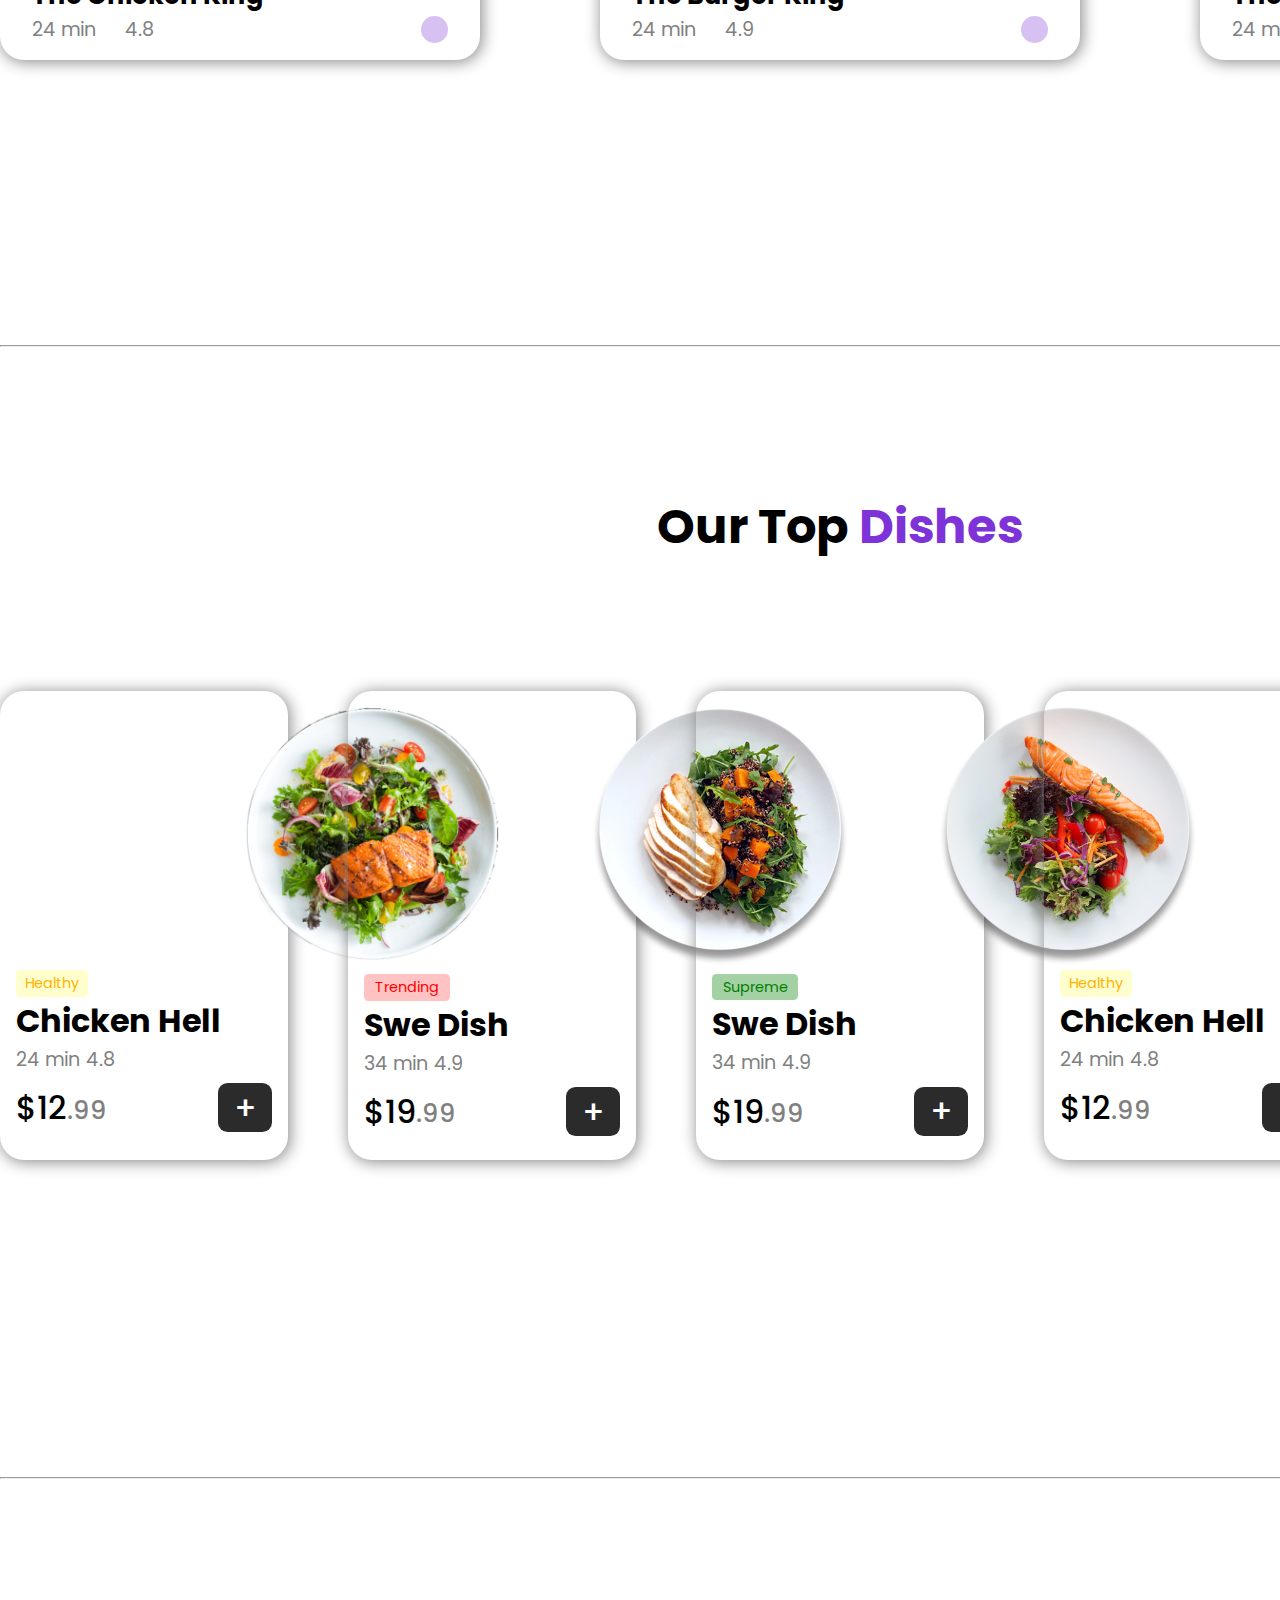
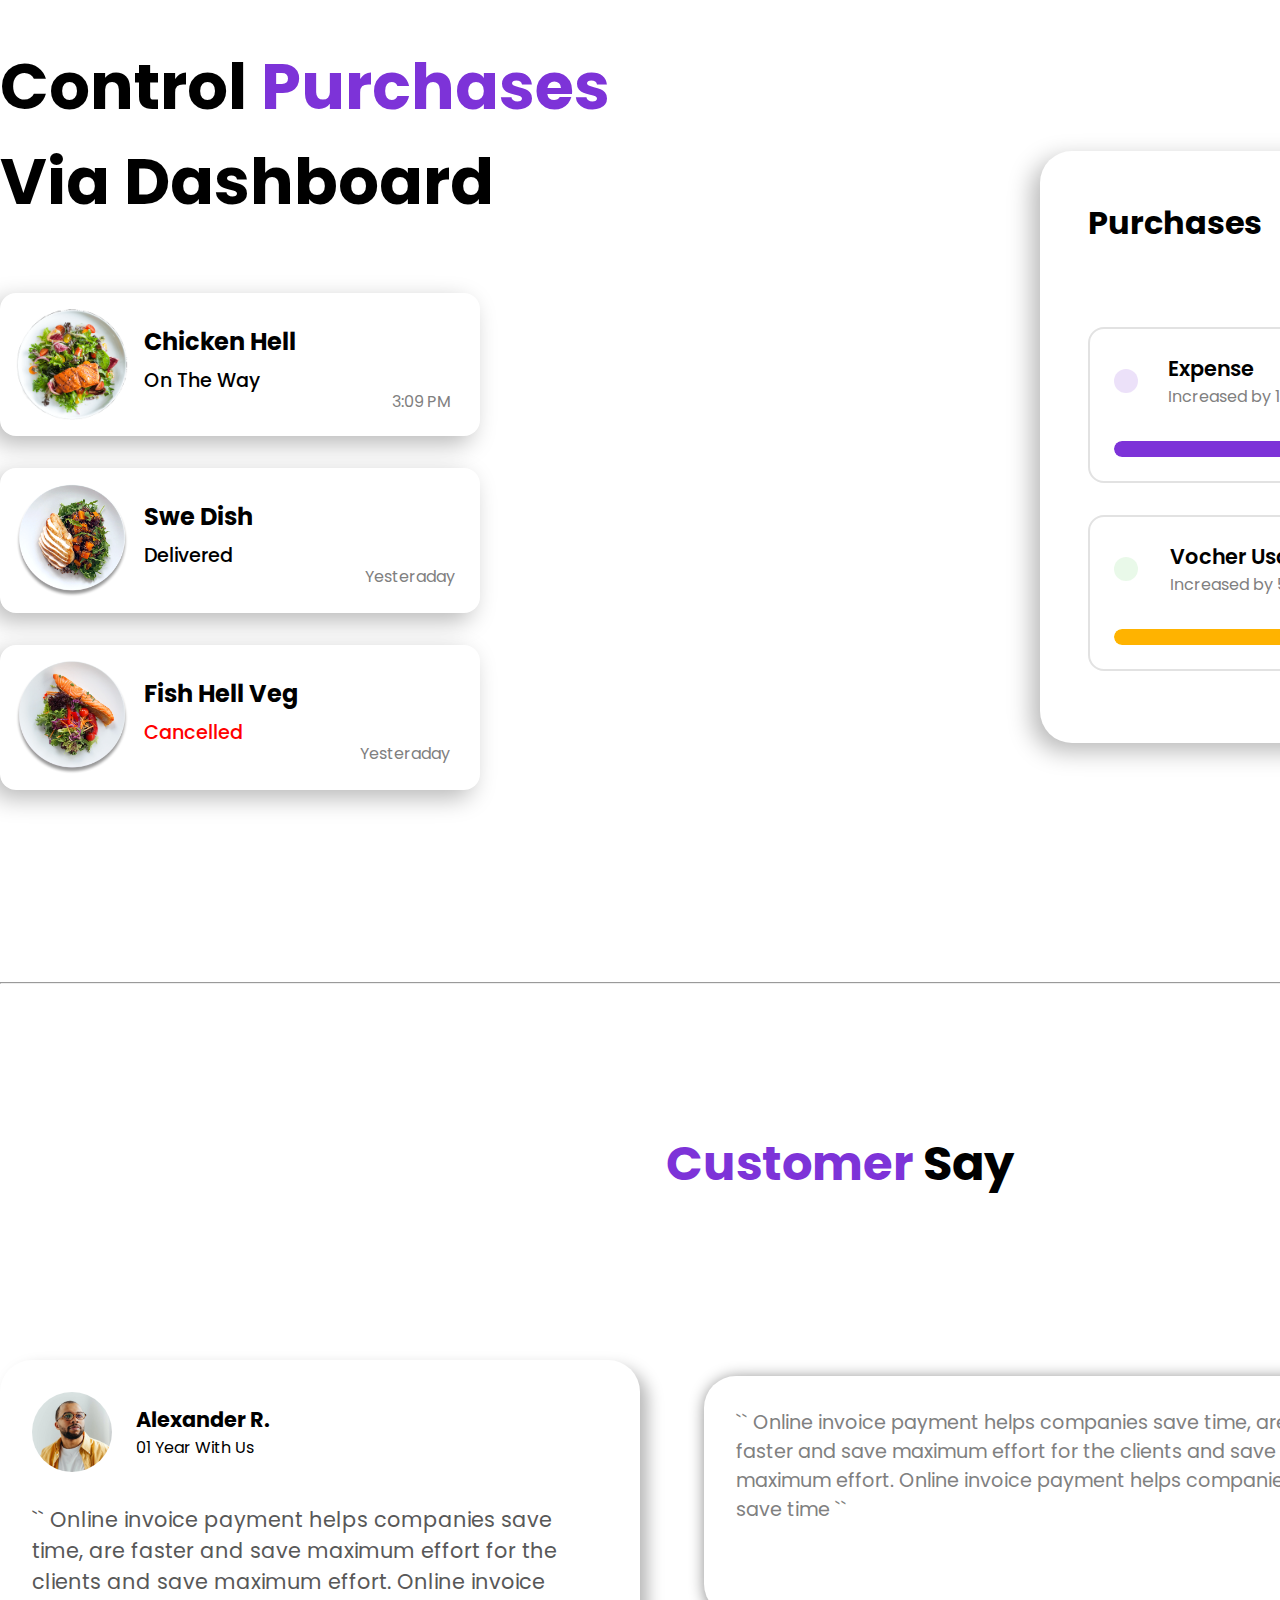
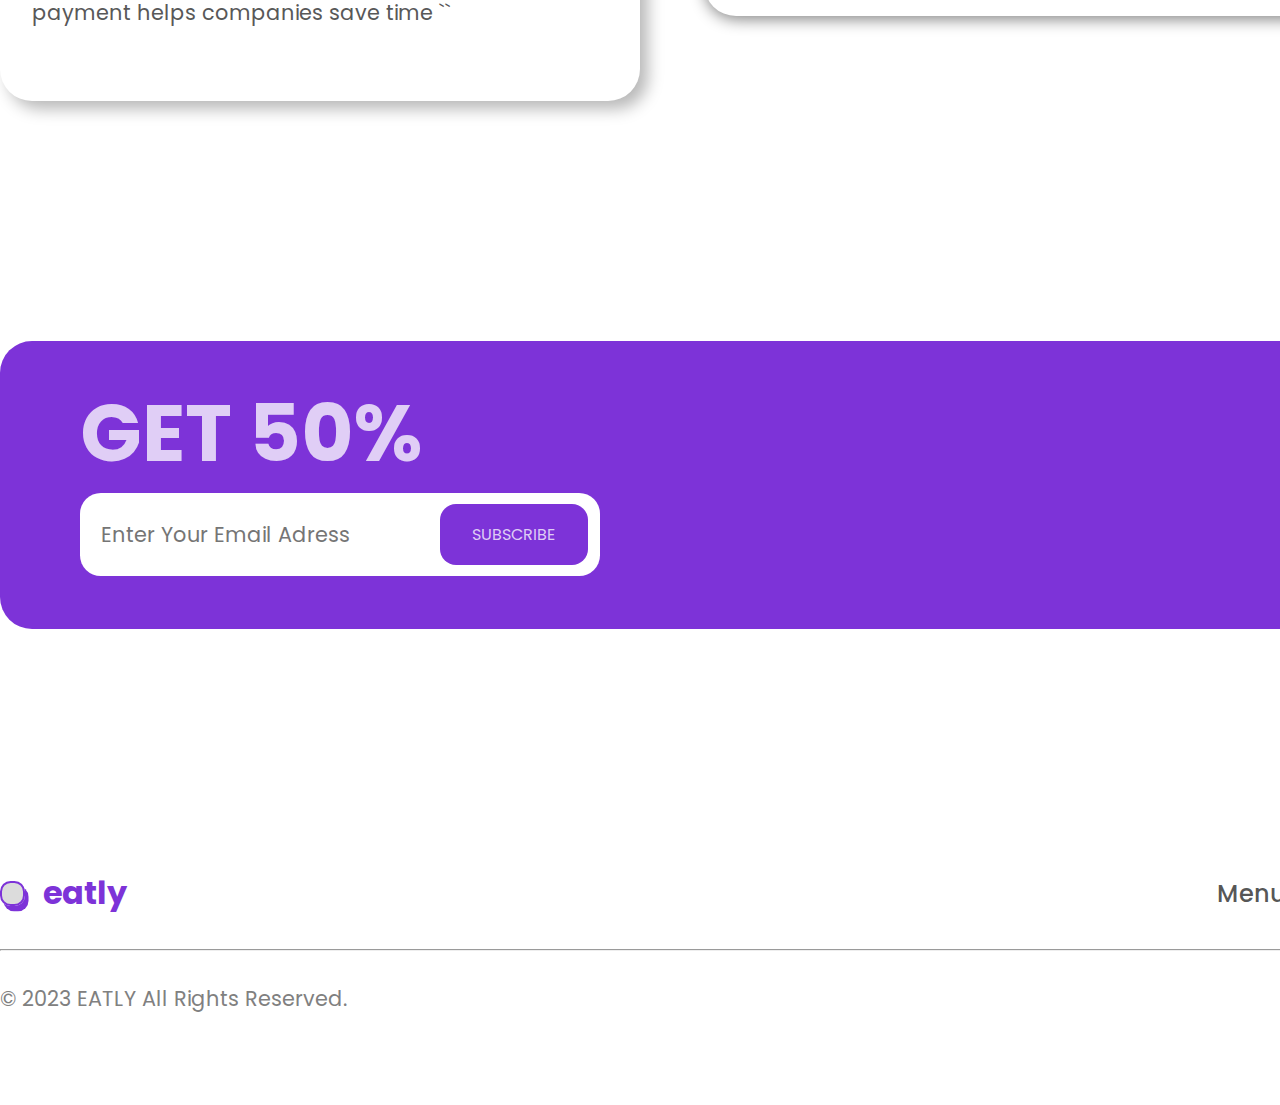
==== commit c2580da5: "Update index.html" ====
--- a/index.html
+++ b/index.html
@@ -17,14 +17,14 @@
             <h3>eatly</h3>
         </a>
         <article>
-            <a href="">Menu</a>
-            <a href="">Blog</a>
-            <a href="">Pricing</a>
-            <a href="">Contact</a>
+            <a href="menu.html">Menu</a>
+            <a href="blogs.html">Blog</a>
+            <a href="pricing.html">Pricing</a>
+            <a href="support.html">Contact</a>
         </article>
         <article class="entrance">
-            <a href="">Login</a>
-            <a href="">Sign Up</a>
+            <a href="login.html">Login</a>
+            <a href="sign_up.html">Sign Up</a>
         </article>
     </header>
     <hr>
@@ -38,8 +38,8 @@
                 <h1>Enjoy Foods All Over The <span style="color: rgb(125, 51, 216);">World</span></h1>
                 <span>Eatly help you set saving goals? earn cash back offers, Go to disclaimer for more details and get paychecks up two days early. Get a <span style="color: rgb(125, 51, 216);">$20 bonus.</span></span>
                 <div>
-                    <a href="">Get Started</a>
-                    <a href="">Go Pro</a>
+                    <a href="sign_up.html">Get Started</a>
+                    <a href="sign_up.html">Go Pro</a>
                 </div>
                 <div>
                     <i class="fa-solid fa-star" id="main_star"></i>
@@ -147,7 +147,7 @@
                 </section>
             </a>
         </section>
-        <a href="">View All</a>
+        <a href="restaurant.html">View All</a>
         <hr style="margin-top: 10em;">
         <h2>Our Top <span style="color: rgb(125, 51, 216);">Dishes</span></h2>
         <section class="dishes">
@@ -373,10 +373,10 @@
                 <h3>eatly</h3>
             </a>
             <article>
-                <a href="">Blog</a>
-                <a href="">Pricing</a>
-                <a href="">About Us</a>
-                <a href="">Contact</a>
+                <a href="menu.html">Menu</a>
+                <a href="pricing.html">Pricing</a>
+                <a href="blogs.html">Blog</a>
+                <a href="support.html">Contact</a>
             </article>
         </section>
         <hr>
@@ -391,4 +391,4 @@
         </section>
     </footer>
 </body>
-</html>+</html>
--- a/style.css
+++ b/style.css
@@ -706,7 +706,7 @@
 
 .comments>article{
     width: 40em;
-    box-shadow: .1em .15em rgb(125, 51, 216);
+    box-shadow: .1em .15em 1em gray;
     padding: 2em;
     border-radius: 2em;
     margin-right: 2em;
@@ -947,7 +947,6 @@
 }
 
 .question>details>p{
-    /* margin-left: 7em !important; */
     margin: .3em 0;
     font-size: 1.3em;
     color: gray;
@@ -955,4 +954,230 @@
 
 .question>hr{
     margin: 1em 0;
-}+}
+
+.price_title{
+    margin: 10em 0;
+    background-color: rgb(125, 51, 216);
+    height: 30em;
+    padding-top: 6em;
+}
+
+.price_title>h3{
+    color: white;
+    font-size: 3em;
+    text-align: center;
+    font-weight: 500;
+}
+
+.pricing_img{
+    position: relative;
+    margin-top: 2em;
+    margin-left: 17em;
+    width: 70em;
+}
+
+.price_arrow{
+    position: absolute;
+    margin-left: 38em;
+    top: 26em;
+}
+
+.price_decor_1{
+    position: absolute;
+    margin-left: 87em;
+}
+
+.price_decor_2{
+    position: absolute;
+    margin-top: 53em;
+    right: 95em;
+}
+
+.price{
+    margin-top: 50em;
+    box-shadow: .5em .5em 1em rgba(0, 0, 0, 0.281);
+    border-radius: 1em;
+    max-width: 105em;
+}
+
+.price>section{
+    padding: 3em;
+    display: grid;
+    grid-template-columns: repeat(4, 24em);
+    grid-gap: 2em;
+}
+
+.price>section>article:nth-child(1){
+    grid-column: span 2;
+}
+
+.price>section>article>h2{
+    font-size: 2.5em;
+}
+
+.price>section>article>span{
+    display: block;
+    color: gray;
+    font-size: 1em;
+    margin-top: 1em;
+}
+
+.price>section>article>div{
+    display: flex;
+    justify-content: start;
+}
+
+.price>section>article>div>h1{
+    font-size: 5em;
+}
+
+.price>section>article>div>p{
+    font-size: 2em;
+    margin-top: .6em;
+}
+
+.price>section>article>div>span{
+    display: block;
+    color: gray;
+    font-size: 1em;
+    margin-top: 4em;
+}
+
+.price>section>article>h3{
+    font-size: 2em;
+}
+
+.price>section>article>p{
+    font-size: 1.3em;
+    margin: 3.3em 0;
+    color: rgb(70, 70, 70);
+    font-weight: 500;
+}
+
+.check_marks{
+    margin-top: 3em;
+}
+
+.check{
+    margin: 3em 0 !important;
+    border: solid;
+    width: 2em;
+    text-align: center;
+    border-radius: 50%;
+    color: white !important;
+    background-color: rgb(125, 51, 216);
+}
+
+.cross{
+    margin: 3em 0 !important;
+    border: solid;
+    width: 2em;
+    text-align: center;
+    border-radius: 50%;
+    color: white !important;
+    background-color: red;
+}
+
+.price>section>article>a{
+    background-color: rgb(125, 51, 216);
+    border-radius: 1em;
+    padding: 1em 2em;
+    text-decoration: none;
+    color: white;
+    transition: .5s;
+}
+
+.price>section>article>a:hover{
+    background-color: white;
+    border: solid;
+    color: black;
+    transition: .5s;
+}
+
+.slider{
+    position: relative;
+    margin: 10em 0;
+}
+
+.slide{
+    position: absolute;
+    opacity: 0;
+    transition: opacity 2s;
+    display: grid;
+    grid-template-columns: repeat(3, 1fr);
+    grid-gap: 3em;
+    padding: 0 2em;
+    grid-row-gap: 10em;
+}
+
+.slide:first-child{
+    opacity: 1;
+}
+
+.slide>a{
+    box-shadow: .5em .5em 1em rgba(0, 0, 0, 0.281);
+    padding: 1em 2em;
+    border-radius: 2em;
+    color: black;
+    text-decoration: none;
+}
+
+.slide>a>img{
+    width: 28em;
+    height: 28em;
+    object-fit: cover;
+    border-radius: 1em;
+}
+
+.slide>a>h3{
+    margin: 1em 0;
+    font-size: 1.5em;
+}
+
+.slide>a>article{
+    display: flex;
+    justify-content: space-between;
+    align-items: center;
+}
+
+.slide>a>article>img{
+    width: 4em;
+    border-radius: 50%;
+    object-fit: cover;
+}
+
+.slide>a>article>div{
+    margin-right: 10em;
+    line-height: 1.5em;
+}
+
+.slide>a>article>div>span{
+    color: gray;
+    font-size: 1em;
+}
+
+.slide>a>article>div>h4{
+    font-size: 1.2em;
+
+}
+
+.slide>a>article>p{
+    color: gray;
+    font-size: 1.1em;
+    margin-top: 1em;
+}
+
+.slide_arrows{
+    top: 100em;
+    position: relative;
+    text-align: center;
+
+}
+
+.slide_arrows>button{
+    font-size: 5em;
+    background: none;
+    border: none;
+    margin: 0 1em;
+}
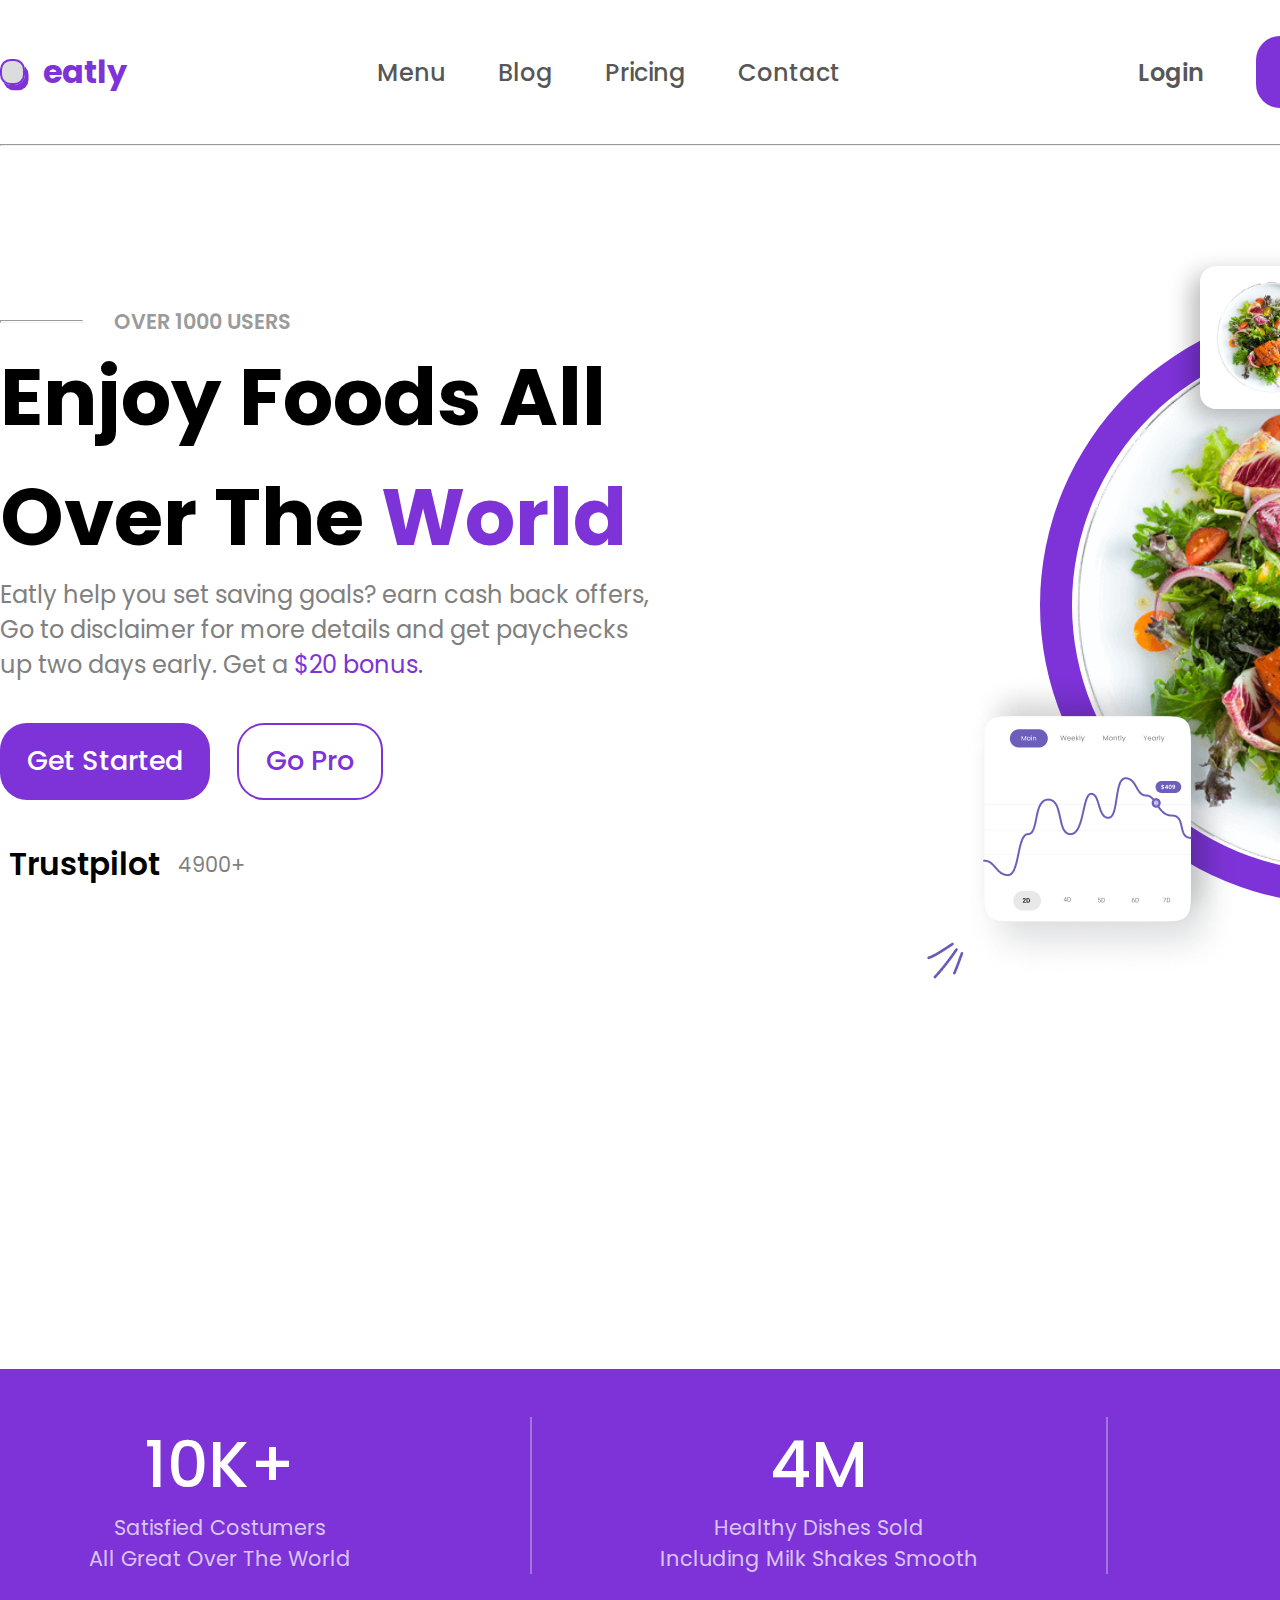
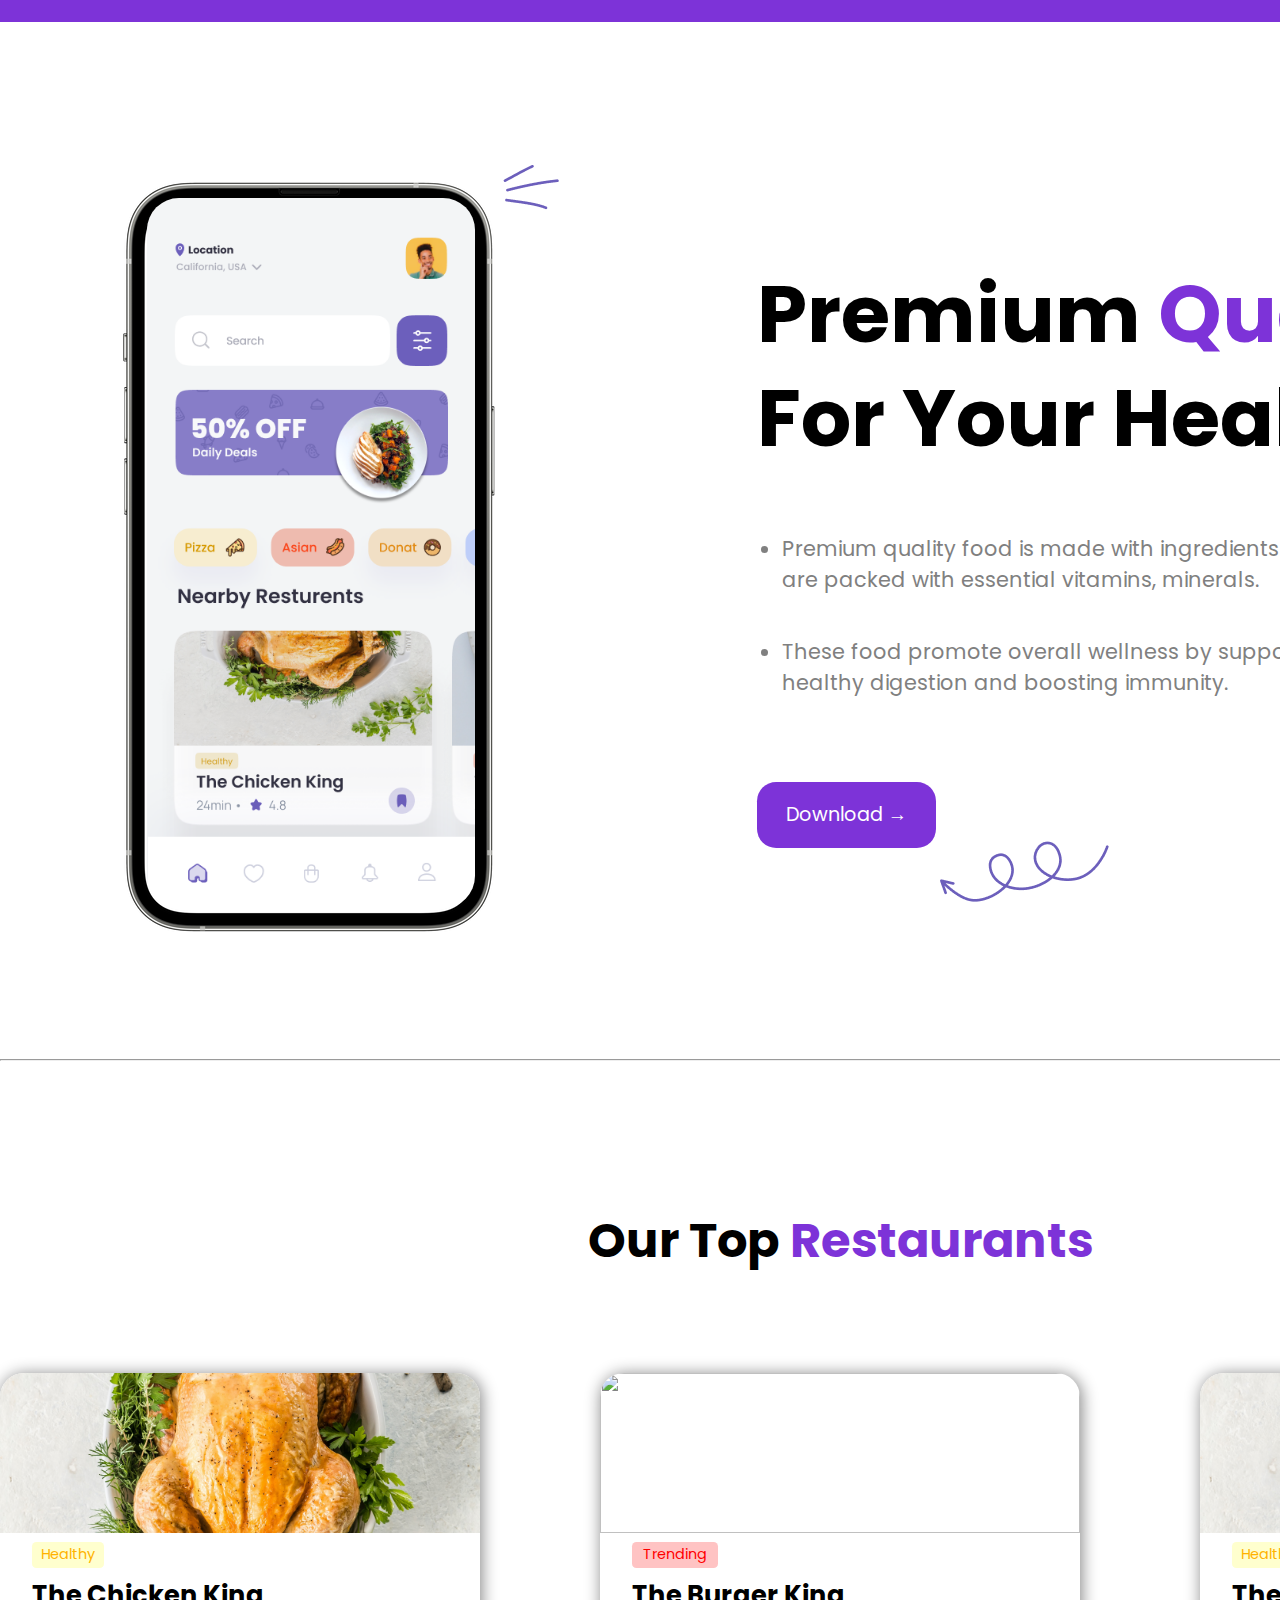
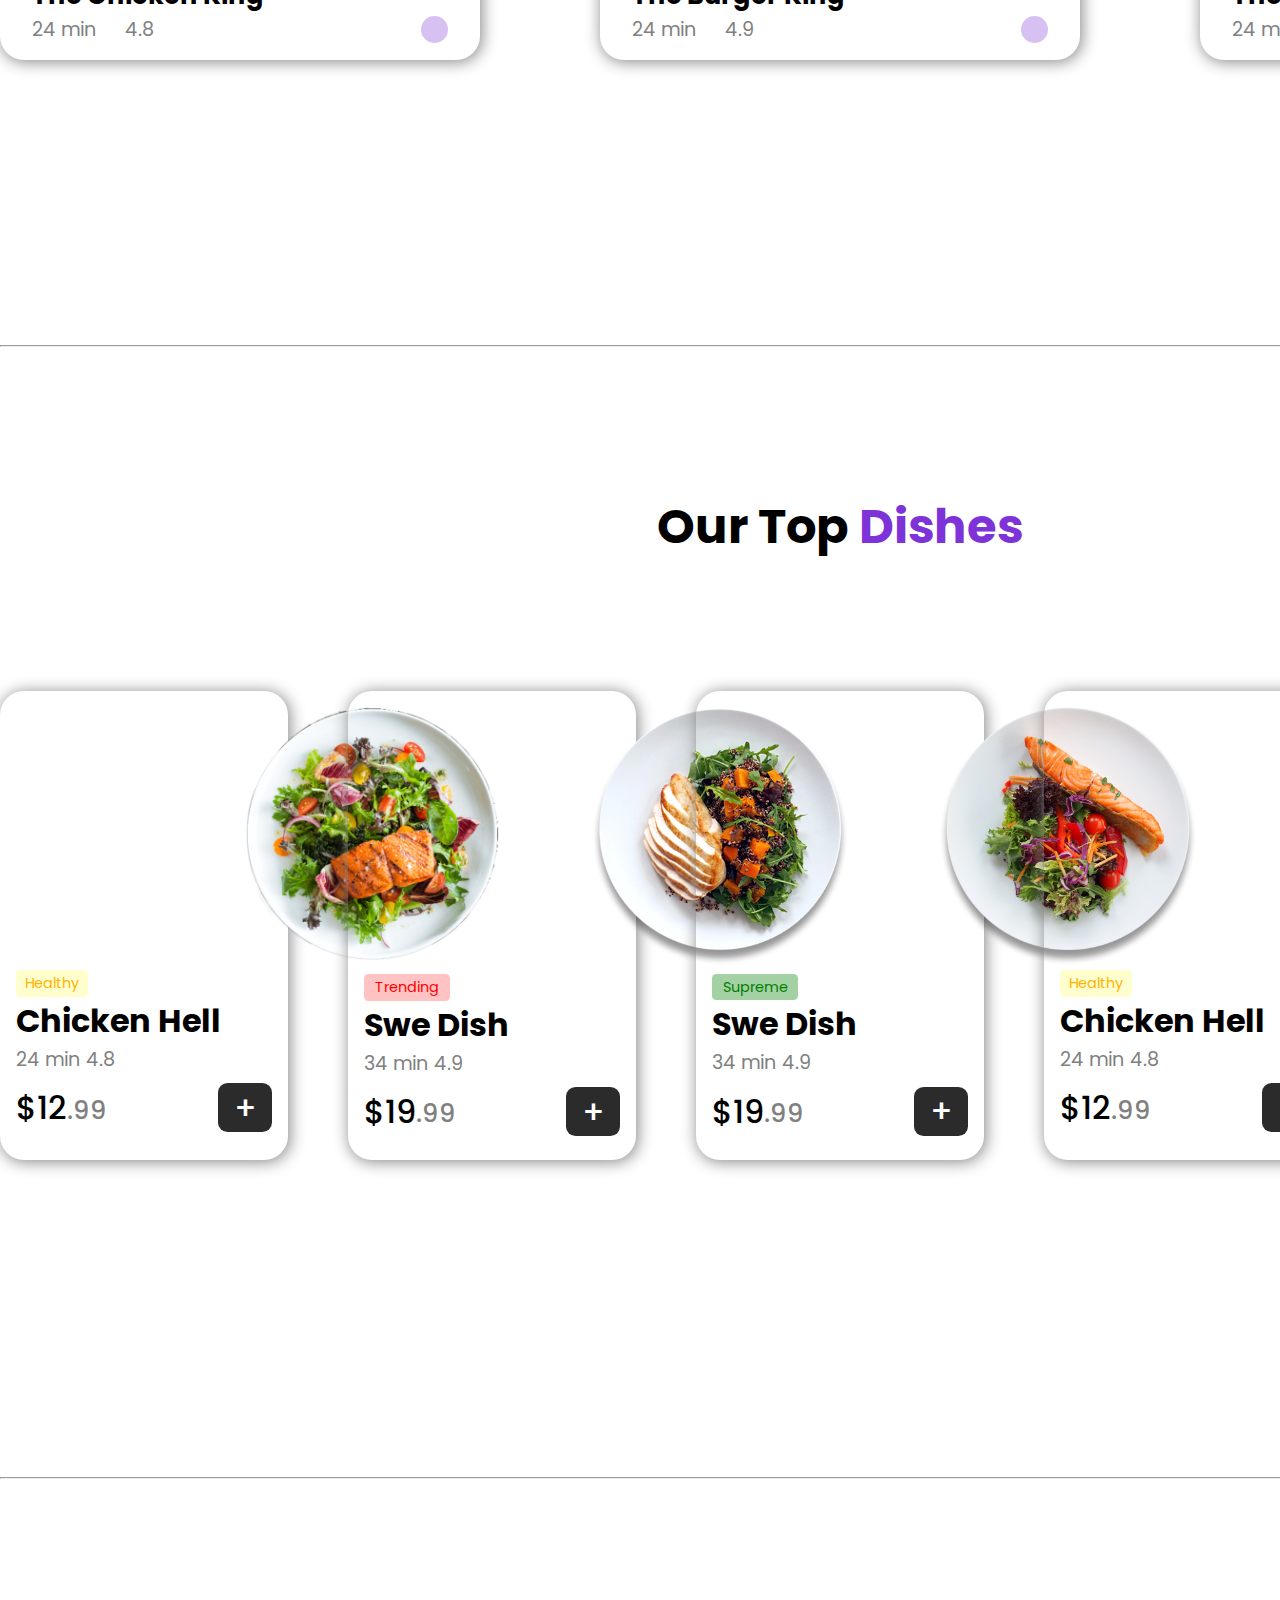
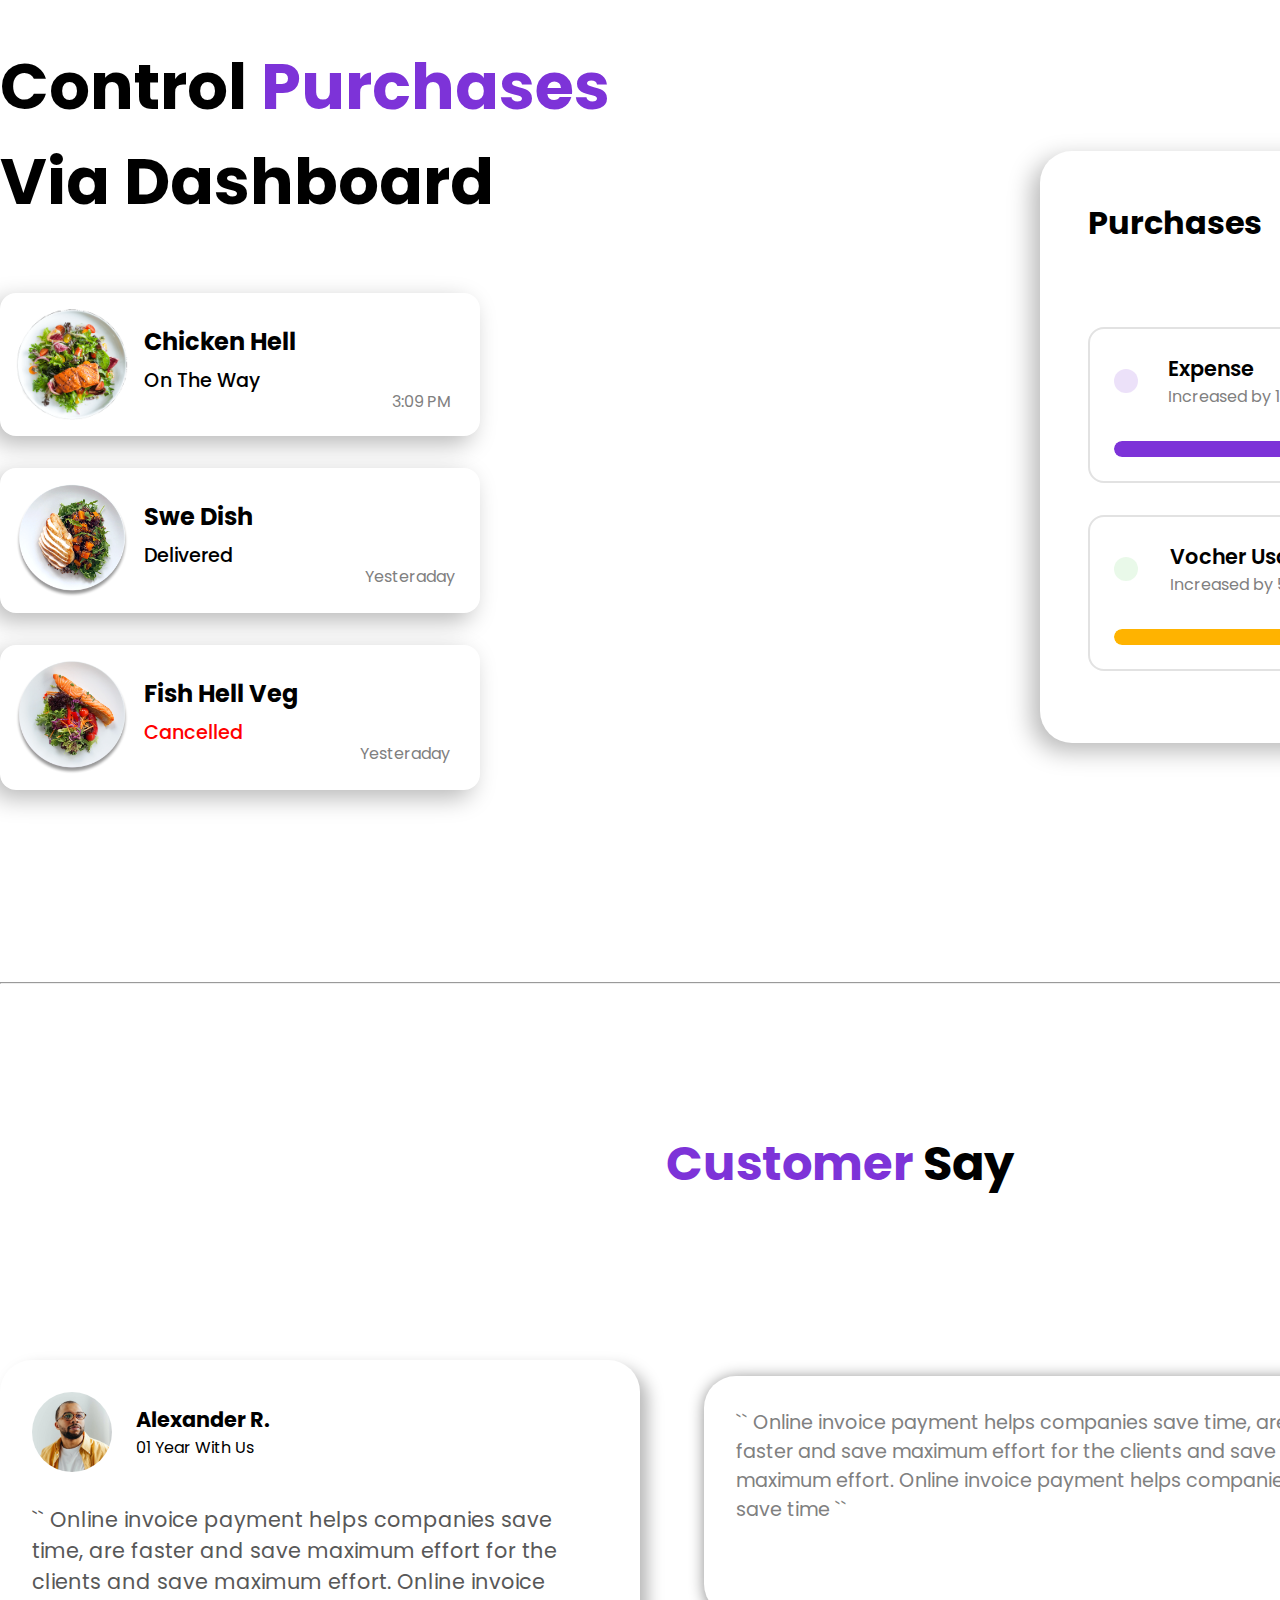
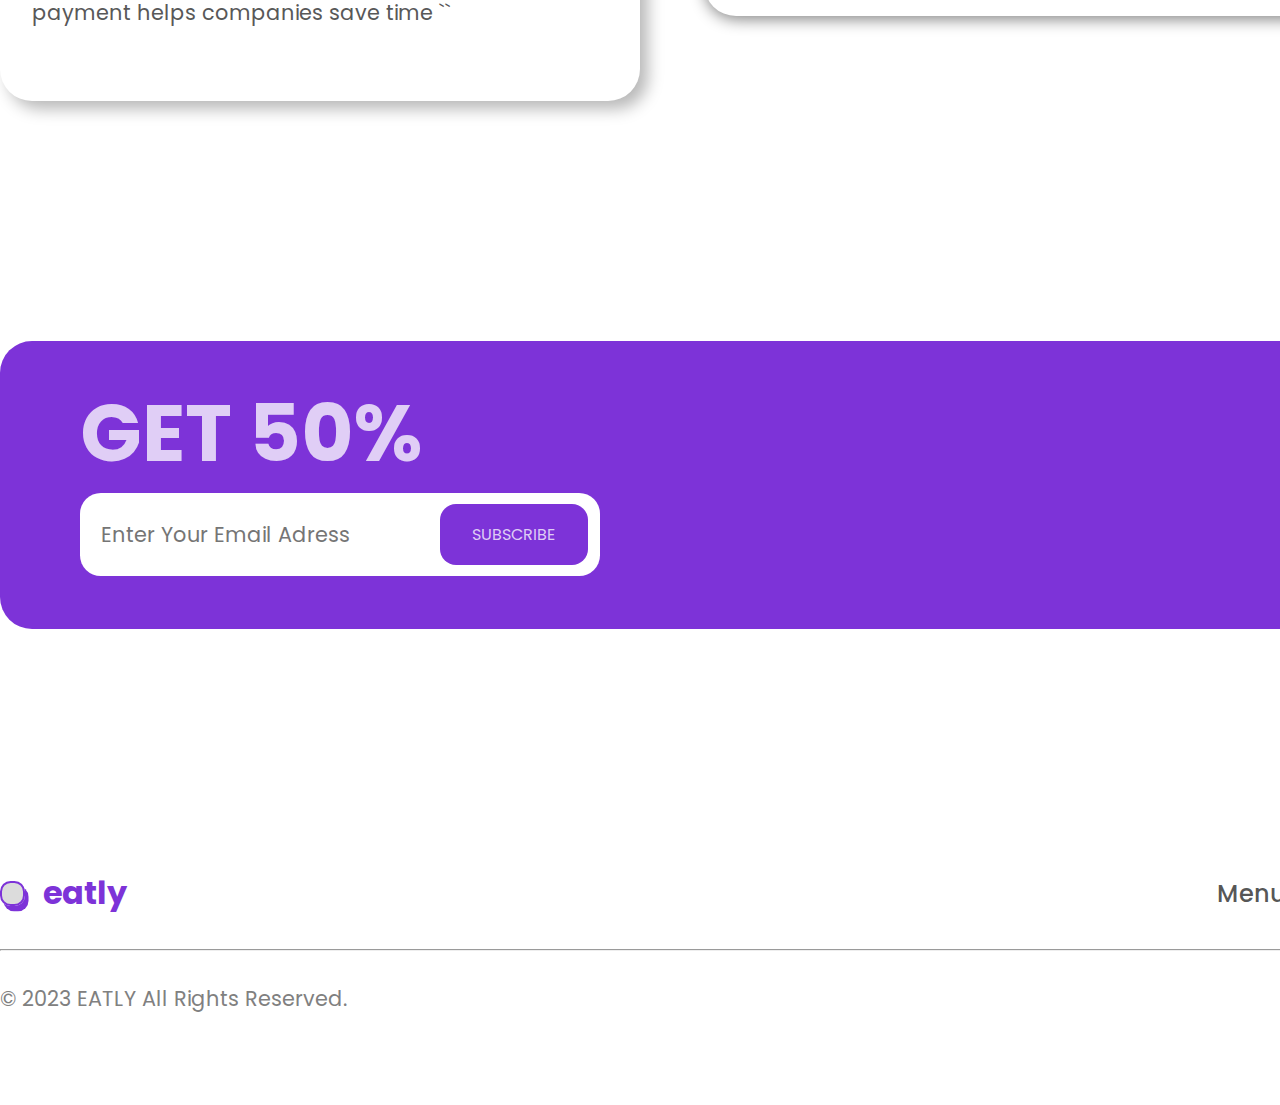
==== commit 617e467c: "Update index.html" ====
--- a/index.html
+++ b/index.html
@@ -26,6 +26,7 @@
             <a href="login.html">Login</a>
             <a href="sign_up.html">Sign Up</a>
         </article>
+        <img src="images/menu.png" alt="">
     </header>
     <hr>
     <main>
--- a/style.css
+++ b/style.css
@@ -1181,3 +1181,455 @@
     border: none;
     margin: 0 1em;
 }
+
+.title_blog>h2{
+    margin-top: 8em;
+    font-size: 2em;
+}
+
+.title_blog>article{
+    display: flex;
+    justify-content: start;
+    margin: 2em 0;
+    align-items: center;
+}
+
+.title_blog>article>img{
+    width: 4em;
+    border-radius: 50%;
+    object-fit: cover;
+}
+
+.title_blog>article>div{
+    margin-left: 1em;
+    line-height: 1.5em;
+}
+
+.title_blog>article>div>span{
+    color: gray;
+    font-size: 1em;
+}
+
+.title_blog>article>div>h4{
+    font-size: 1.2em;
+
+}
+
+.title_blog>img{
+    margin-top: 3em;
+    width: 105em;
+    height: 30em;
+    object-fit: cover;
+}
+
+.article{
+    display: grid;
+    grid-template-columns: repeat(3, 35em);
+    margin: 5em 0;
+}
+
+.article>article:nth-child(1){
+    grid-column: span 2;
+    border-right: solid rgb(188, 188, 188) .15em;
+}
+
+.article>article>h2{
+    font-size: 2em;
+    margin-bottom: 1em;
+}
+
+.article>article>p{
+    line-height: 2em;
+    font-size: 1.5em;
+    margin-bottom: 2em;
+    width: 40em;
+}
+
+.article>article>ul{
+    margin-left: 1em;
+    margin-bottom: 3em;
+}
+
+.article>article>ul>li{
+    font-size: 1.5em;
+    margin-bottom: .5em;
+}
+
+.article>article>a{
+    position: absolute;
+    text-decoration: none;
+    color: black;
+    border-radius: 1em;
+    box-shadow: .5em .5em 1em rgba(0, 0, 0, 0.281);
+    width: 30em;
+    padding: 1em 2em;
+}
+
+.article>article>a>img{
+    width: 26em;
+    height: 26em;
+    object-fit: cover;
+    border-radius: 1em;
+}
+
+.article>article>a>article>img{
+    width: 4em;
+}
+
+.article>article>a>h3{
+    margin: 1em 0;
+    font-size: 1.5em;
+}
+
+.article>article>a>article{
+    display: flex;
+    justify-content: space-between;
+    align-items: center;
+}
+
+.article>article>a>article>img{
+    width: 4em;
+    border-radius: 50%;
+    object-fit: cover;
+}
+
+.article>article>a>article>div{
+    margin-right: 10em;
+    line-height: 1.5em;
+}
+
+.article>article>a>article>div>span{
+    color: gray;
+    font-size: 1em;
+}
+
+.slide>a>article>div>h4{
+    font-size: 1.2em;
+
+}
+
+.slide>a>article>p{
+    color: gray;
+    font-size: 1.1em;
+    margin-top: 1em;
+}
+
+.support{
+    display: grid;
+    grid-template-columns: 60em;
+    margin: 5em 22.5em;
+}
+
+.support>input{
+    font-size: 1.5em;
+    padding: 1em;
+    border: solid rgb(125, 51, 216);
+    border-radius: 1em;
+    margin: 1em 0;
+}
+
+.support>input:nth-child(3){
+    height: 10em;
+}
+
+.support>a{
+    background-color: rgb(125, 51, 216);
+    width: 10em;
+    text-align: center;
+    color: white;
+    font-size: 1.5em;
+    border-radius: 1em;
+    text-decoration: none;
+    padding: .5em 0;
+    margin-left: 15em;
+}
+
+.tresh{
+    display: grid;
+    grid-template-columns: repeat(3, 35em);
+    grid-template-rows: repeat(2, 1fr);
+    margin: 10em 0;
+    margin-bottom: 20em;
+}
+
+.menu_slider{
+    position: relative;
+    grid-column: span 2;
+}
+
+.menu_slider>div{
+    position: absolute;
+    opacity: 0;
+    transition: opacity 2s;
+    background-color: rgb(125, 51, 216);
+    border-radius: 1em;
+    display: flex;
+    justify-content: space-between;
+    width: 60em;
+    padding: 2em 3em;
+}
+
+.menu_slider>div>h1{
+    font-size: 7em;
+    line-height: 1em;
+    color: white;
+}
+
+.menu_slider>div>img{
+    width: 15em;
+}
+.menu_slider>div:first-child{
+    opacity: 1;
+}
+
+.menu_slider>article{
+    position: relative;
+    display: flex;
+    justify-content: space-around;
+    margin-top: 21em;
+    width: 15em;
+    margin-left: 21em;
+}
+
+.menu_slider>article>hr{
+    width: 4em;
+    height: 1em;
+    background-color: rgba(125, 51, 216, 0.523);
+    border-radius: 2em;
+    margin-right: .5em;
+    border: none;
+    transition: 2s;
+}
+
+.menu_slider>article>hr:first-child{
+    width: 8em;
+    background-color: rgb(125, 51, 216);
+}
+
+.category{
+    grid-row: span 2;
+    box-shadow: .5em .5em 1em rgba(0, 0, 0, 0.281);
+    border-radius: 1em;
+    padding: 2em;
+    height: 48em;
+}
+
+.category>h2{
+    font-size: 2em;
+    margin: .8em 0;
+}
+
+.category>h2:first-child{
+    margin-top: 0;
+}
+
+.category>article{
+    display: flex;
+    justify-content: space-between;
+}
+
+.category>article>div{
+    padding: 1em;
+    border-radius: 1em;
+    width: 7em;
+    text-align: center;
+    cursor: pointer;
+}
+
+.category>article>div>img{
+    width: 3em;
+    object-fit: cover;
+}
+
+
+.category>article>div>p{
+    font-size: 1.2em;
+}
+
+.category>article>div:nth-child(1),
+.category>article>div:nth-child(3){
+    background-color: rgba(255, 255, 6, 0.196);
+}
+
+.category>article>div:nth-child(1)>p{
+    color: rgb(255, 179, 0);
+    margin-top: 1em;
+}
+
+.category>article>div:nth-child(2){
+    background-color: rgba(255, 0, 0, 0.237);
+}
+
+.category>article>div:nth-child(2)>p{
+    color: red;
+    margin-top: .7em;
+}
+
+.category>article>div:nth-child(3)>p{
+    color: rgb(255, 179, 0);
+    margin-top: 1.2em;
+}
+
+.category>article>div:nth-child(4){
+    background-color: lightblue;
+}
+
+.category>article>div:nth-child(4)>p{
+    color: blue;
+    margin-top: .7em;
+}
+
+.category>p{
+    font-size: 1.3em;
+    color: gray;
+}
+
+.recomended{
+    margin-bottom: .5em;
+}
+
+.recomended::after{
+    position: absolute;
+    content: 'Fast Delivery';
+    margin-left: 10.5em;
+    color: rgb(125, 51, 216);
+}
+
+.category>input{
+    width: 37em;
+}
+
+.category>div{
+    display: flex;
+    justify-content: space-between;
+    color: gray;
+}
+
+.category>a{
+    background-color: rgb(125, 51, 216);
+    color: white;
+    display: block;
+    margin-top: 2em;
+    font-size: 1.5em;
+    text-decoration: none;
+    padding: 1em 9em;
+    border-radius: 1em;
+}
+
+.search{
+   margin-top: 10em;
+}
+
+.search>input{
+    width: 29.5em;
+    font-size: 2em;
+    background-color: rgba(221, 221, 221, 0.539);
+    border: none;
+    border-radius: 1em;
+    padding: .5em 1em;
+}
+
+.search>i{
+    font-size: 2em;
+    background-color: rgba(221, 221, 221, 0.539);
+    padding: .7em;
+}
+
+.search>div{
+    margin-top: 3.5em;
+}
+
+.search>div>button{
+    position: absolute;
+    width: 19.7em;
+    height: 3.5em;
+    background-color: white;
+    color: rgb(125, 51, 216);
+    cursor: pointer;
+    border: solid rgb(125, 51, 216);
+    font-size: 1.5em;
+    transition: .5s;
+}
+
+.search>div>button:nth-child(1){
+    position: relative;
+    border-top-left-radius: 1em;
+    border-bottom-left-radius: 1em;
+    background-color: rgb(125, 51, 216);
+    color: white;
+}
+
+.search>div>button:nth-child(2){
+    border-top-right-radius: 1em;
+    border-bottom-right-radius: 1em;
+}
+
+.menu{
+    margin-top: 5em;
+    transition: 1s;
+}
+
+.menu>article{
+    display: flex;
+    justify-content: space-between;
+}
+
+.menu>article>h2{
+    font-size: 2.5em;
+}
+
+.menu>article>a{
+    color: gray;
+    text-decoration: none;
+    font-size: 1.5em;
+}
+
+.login{
+    display: grid;
+    grid-template-columns: 60em;
+    margin: 5em 22.5em;
+}
+
+.login>article{
+    display: flex;
+    justify-content: space-between;
+}
+
+.login>article>i{
+    border-radius: 1em;
+    padding: 1em 6.8em;
+    font-size: 2em;
+    background-color: rgba(213, 213, 213, 0.442);
+    cursor: pointer;
+}
+
+.login>p{
+    text-align: center;
+    font-size: 2em;
+    margin: 1em 0;
+    color: gray;
+}
+
+.login>input{
+    font-size: 1.5em;
+    height: 3em;
+    padding: .5em 1em;
+    margin: .5em 0;
+    border-radius: 1em;
+    color: gray;
+    background-color: rgba(213, 213, 213, 0.442);
+    border: none;
+}
+
+.login>a{
+    margin-top: 1em;
+    background-color: rgb(125, 51, 216);
+    width: 15em;
+    text-align: center;
+    color: white;
+    font-size: 1.5em;
+    border-radius: 1em;
+    text-decoration: none;
+    padding: .5em 0;
+    margin-left: 12em;
+}
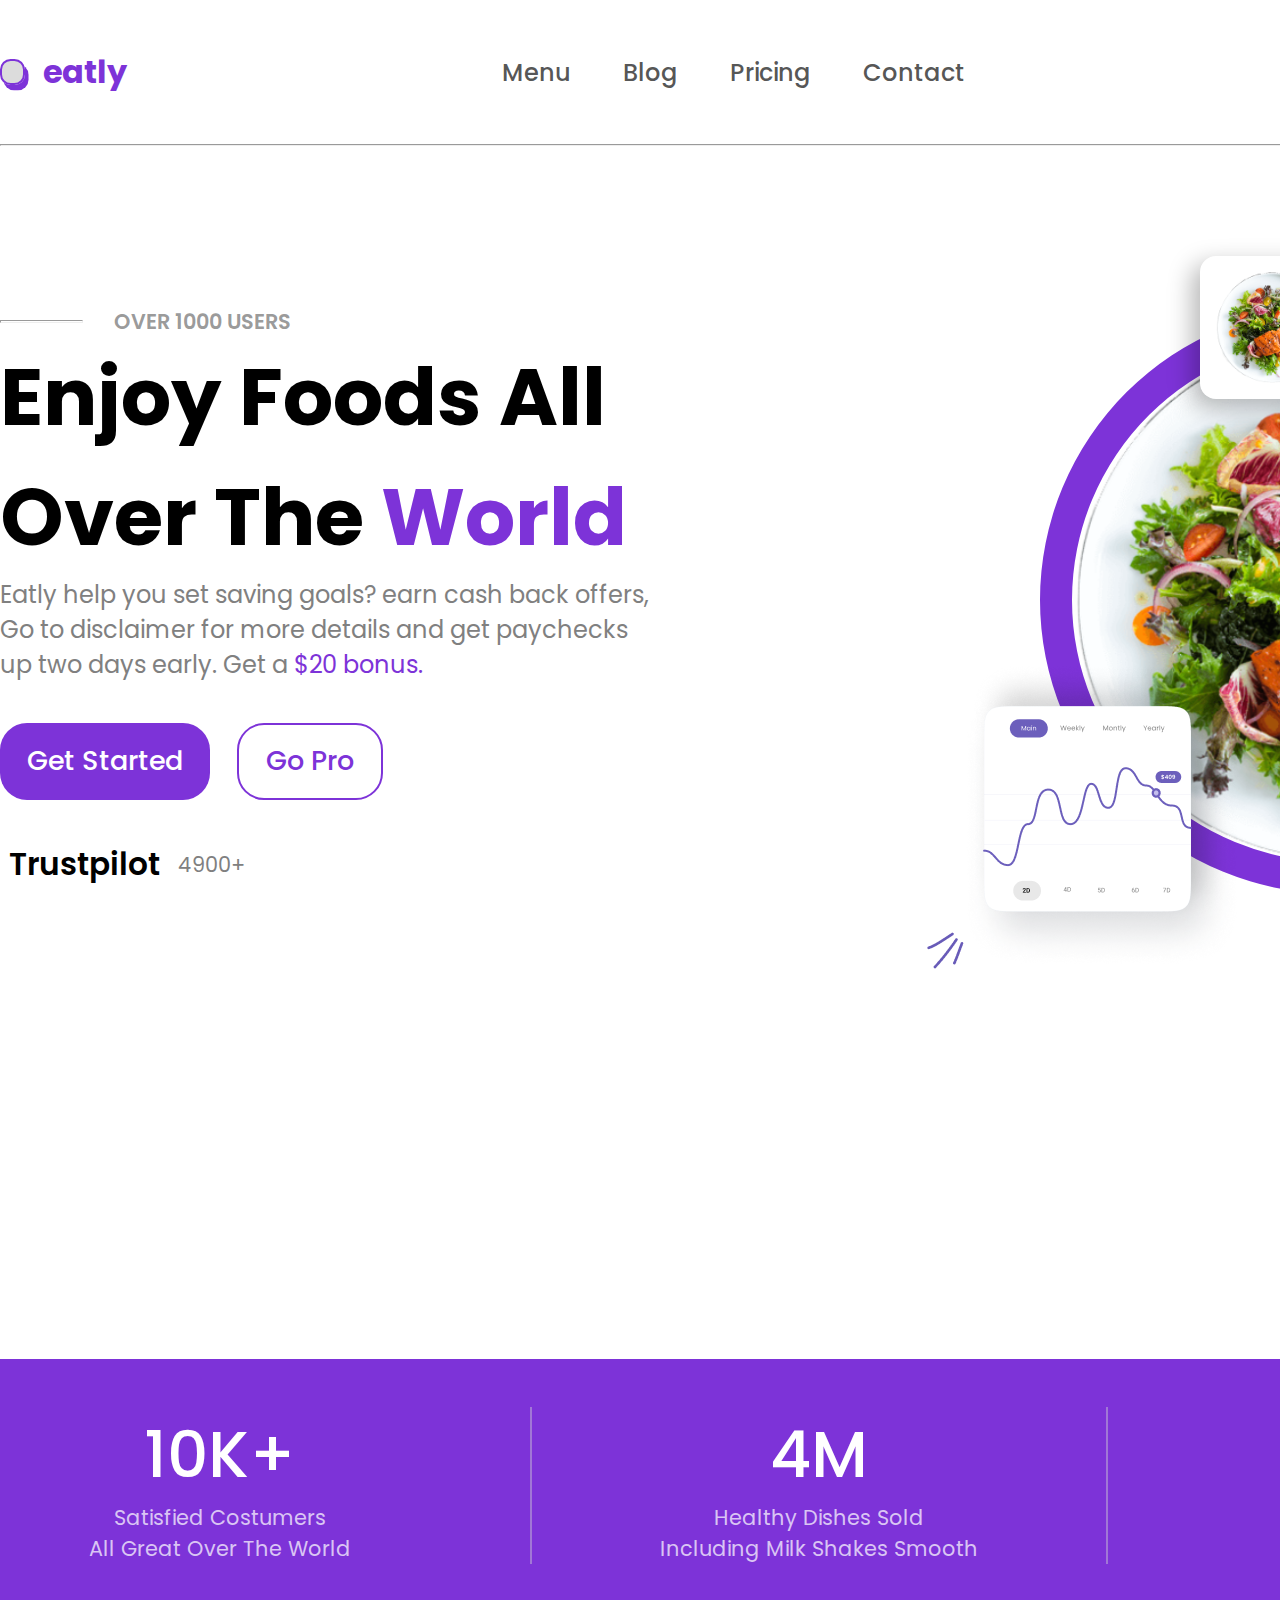
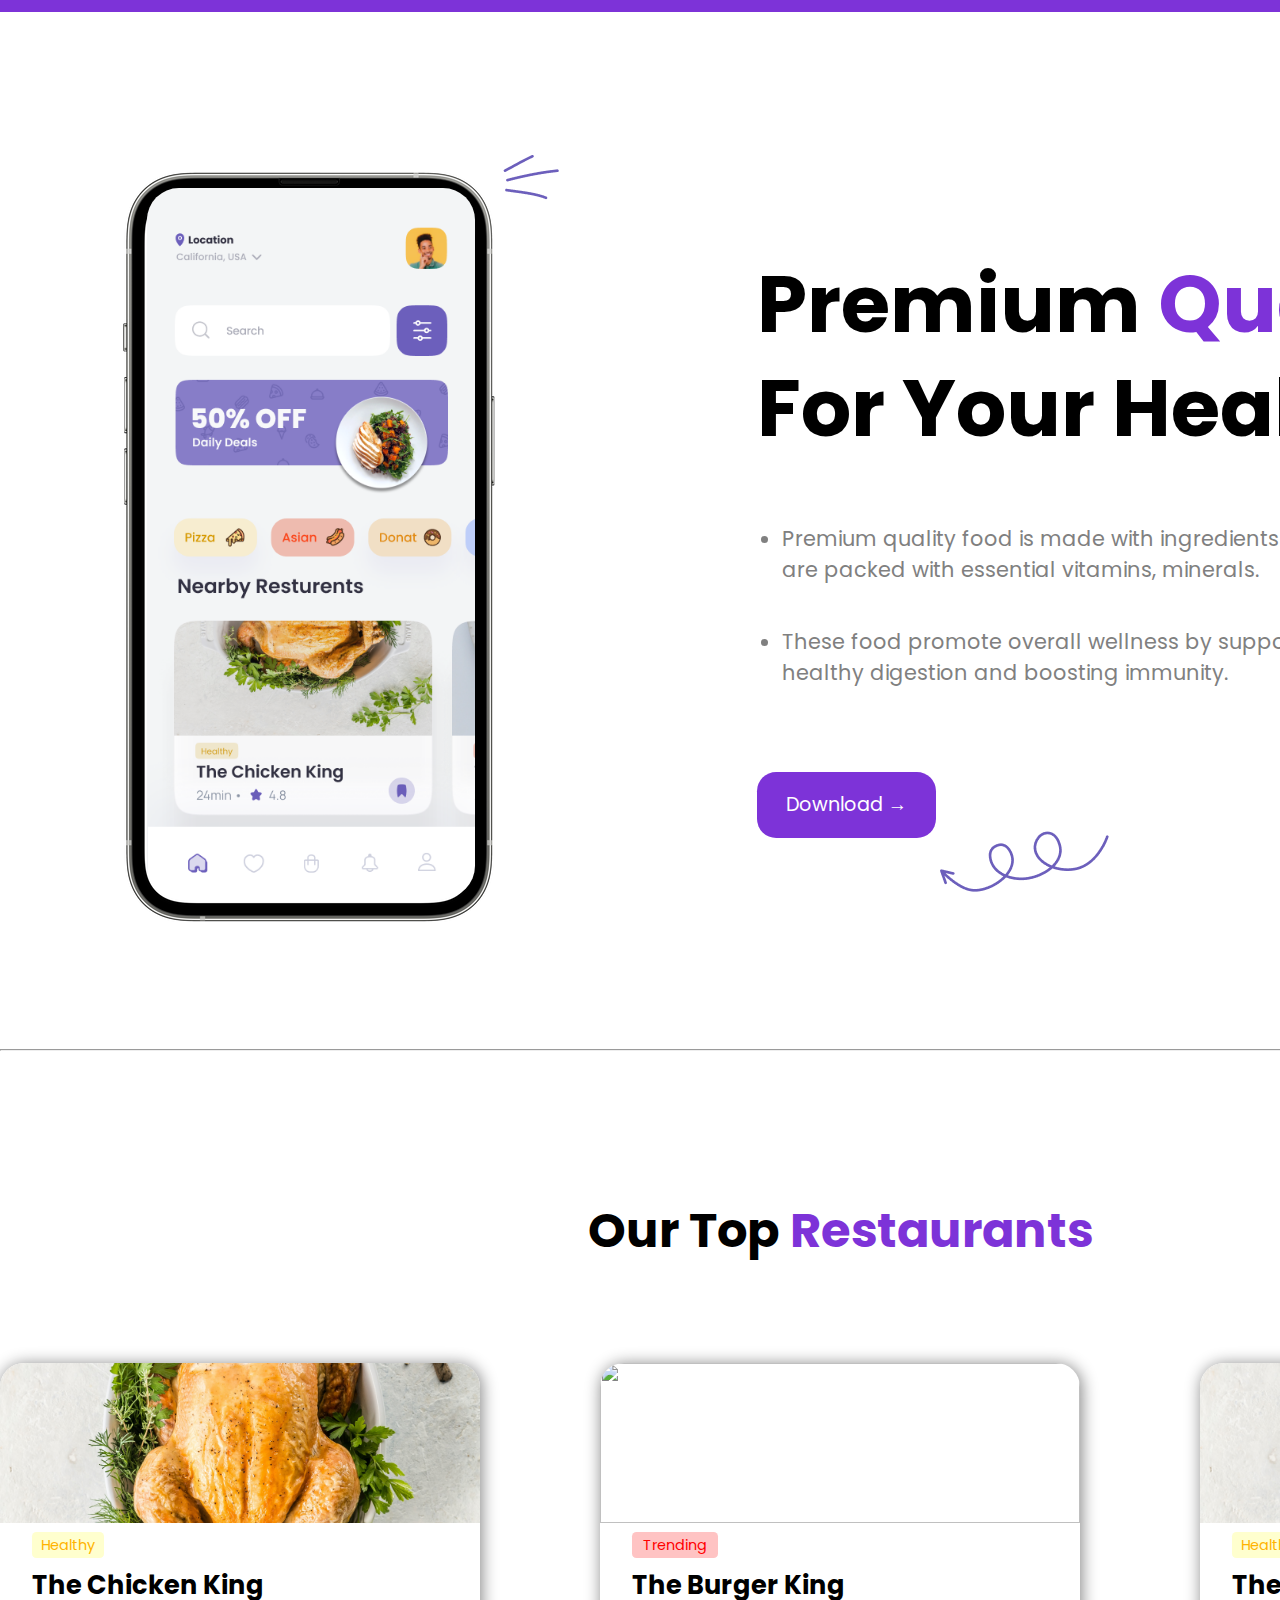
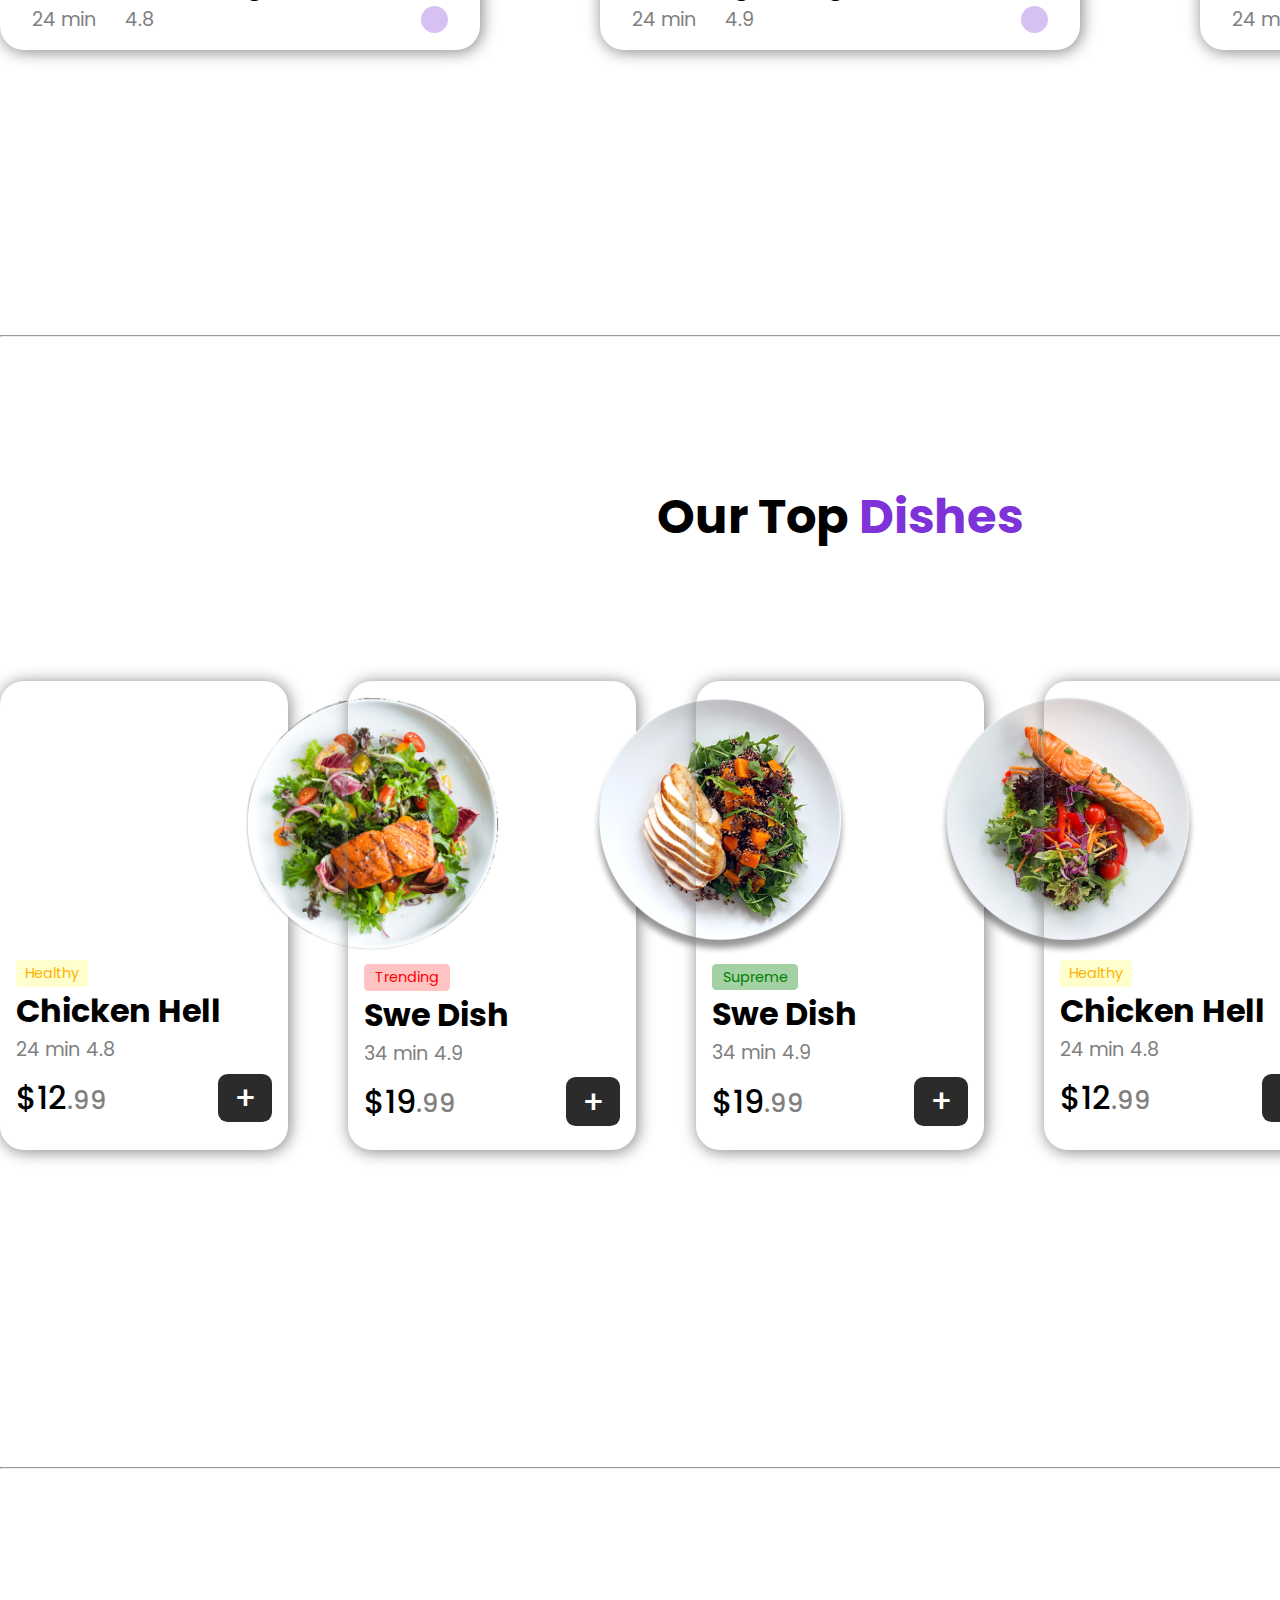
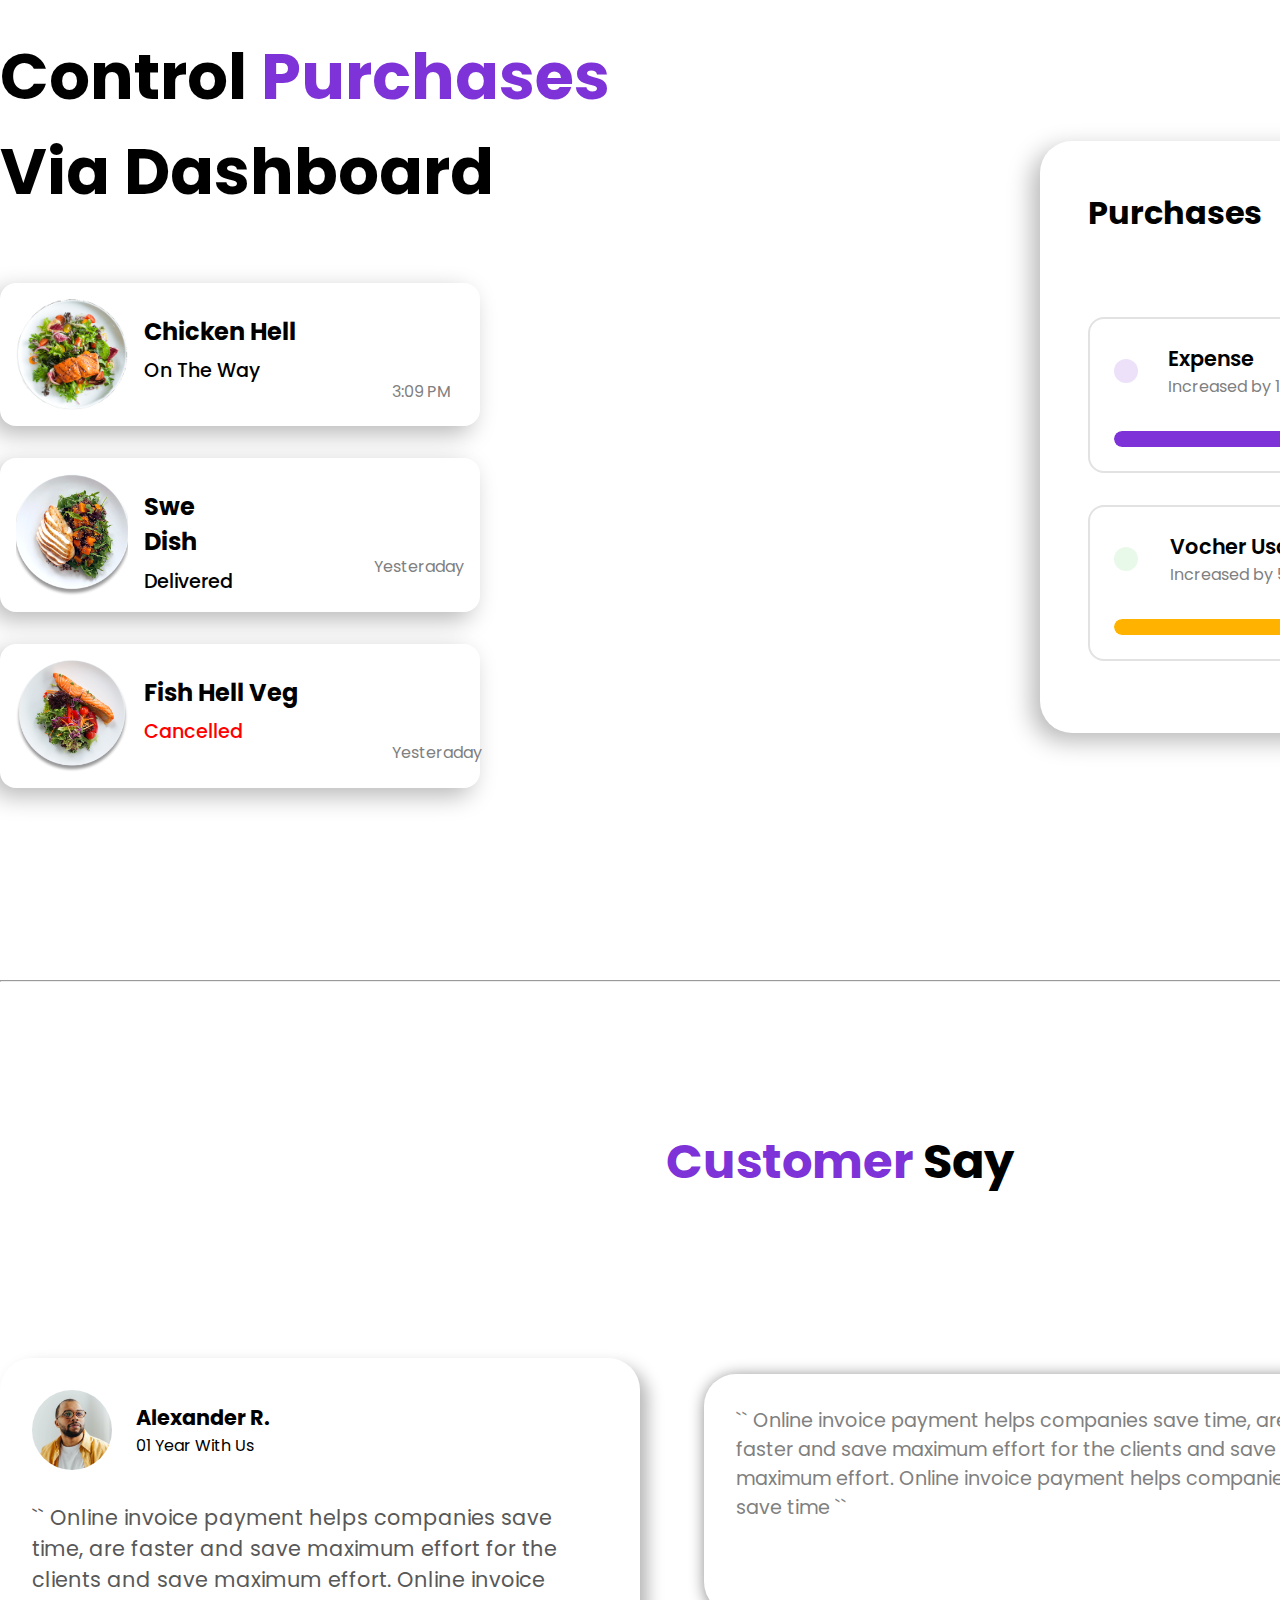
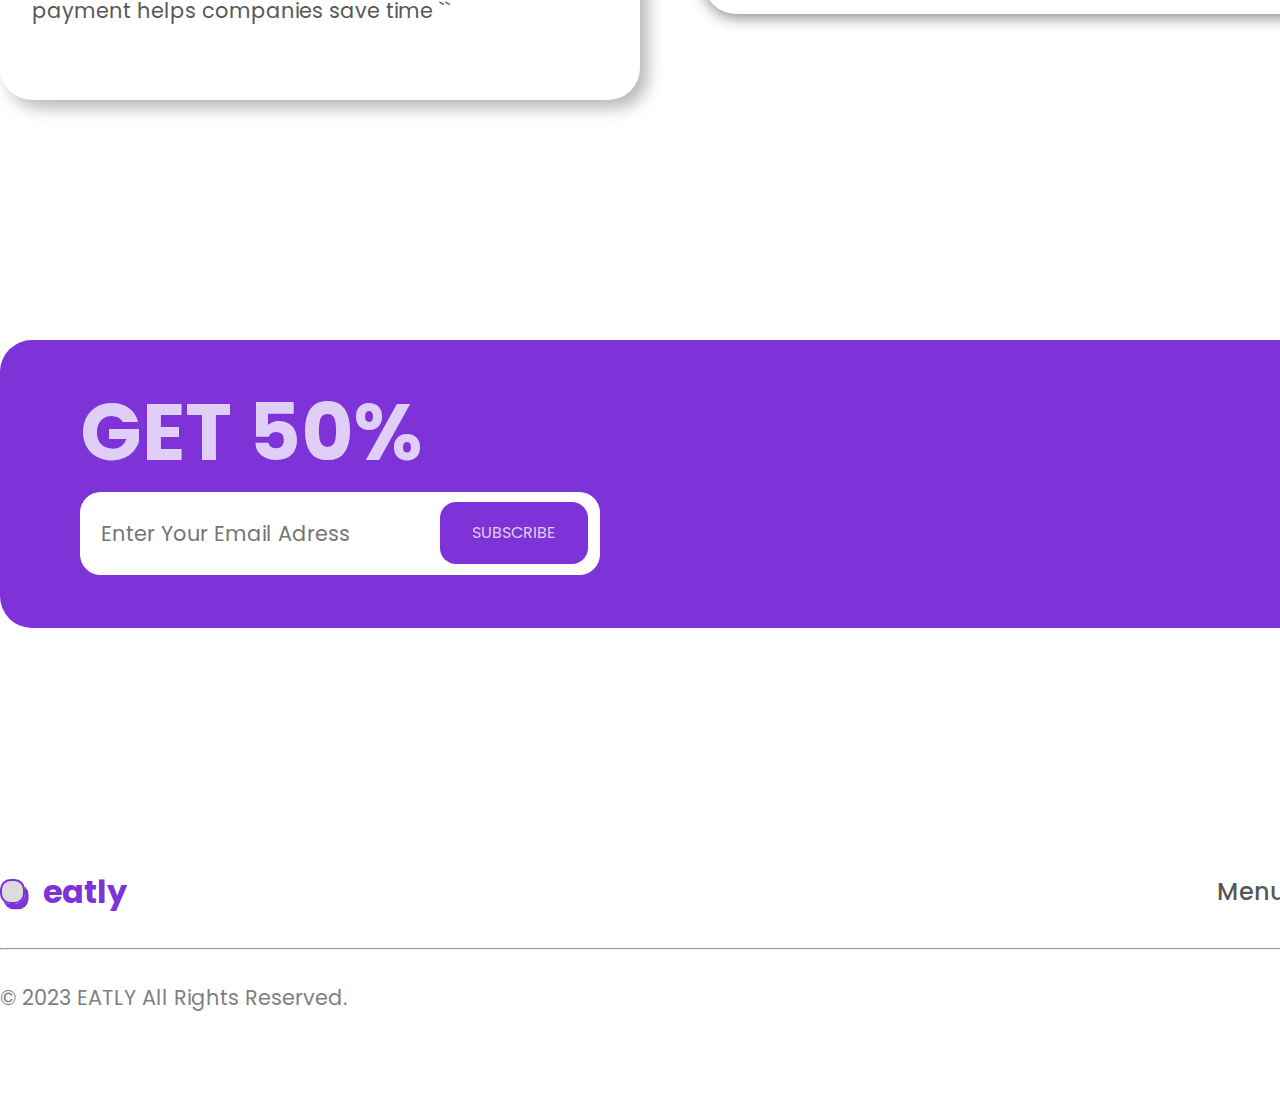
==== commit b5baa1f4: "Update index.html" ====
--- a/index.html
+++ b/index.html
@@ -22,11 +22,32 @@
             <a href="pricing.html">Pricing</a>
             <a href="support.html">Contact</a>
         </article>
+
         <article class="entrance">
             <a href="login.html">Login</a>
             <a href="sign_up.html">Sign Up</a>
         </article>
-        <img src="images/menu.png" alt="">
+        <img src="images/menu.png" alt="" onclick="open_modal()">
+        <dialog>
+            <i class="fa-solid fa-xmark" onclick="close_modal()"></i>
+            <a href="menu.html">Menu</a>
+            <a href="blogs.html">Blog</a>
+            <a href="pricing.html">Pricing</a>
+            <a href="support.html">Contact</a>
+            <a href="login.html">Login</a>
+            <a href="sign_up.html">Sign Up</a>
+        </dialog>
+        <script>
+            const modal = document.querySelector('dialog');
+
+            function open_modal(){
+                modal.style.display = 'grid';
+            };
+
+            function close_modal(){
+                modal.style.display = 'none';
+            };
+        </script>
     </header>
     <hr>
     <main>
@@ -261,7 +282,7 @@
                         <h3>Swe Dish</h3>
                         <p>Delivered</p>
                     </div>
-                    <span style="margin-left: 7em;">Yesteraday</span>
+                    <span style="margin-left: 8em;">Yesteraday</span>
                 </article>
                 <article>
                     <img src="images/food_3.png" alt="">
@@ -269,7 +290,7 @@
                         <h3 style="width: 7em;">Fish Hell Veg</h3>
                         <p style="color: red;">Cancelled</p>
                     </div>
-                    <span style="margin-left: 3em;">Yesteraday</span>
+                    <span style="margin-left: 5em;">Yesteraday</span>
                 </article>
             </article>
             <article class="info_purchases">
--- a/style.css
+++ b/style.css
@@ -66,6 +66,10 @@
     margin-right: 0;
 }
 
+header>img{
+    display: none;
+}
+
 .title{
     display: flex;
     justify-content: space-between;
@@ -152,7 +156,7 @@
 
 .food{
     left: 15em;
-    height: auto;
+    width: 37em;
     border: solid rgb(125, 51, 216) 2em;
     border-radius: 50%;
     position: relative;
@@ -1633,3 +1637,881 @@
     padding: .5em 0;
     margin-left: 12em;
 }
+
+@media screen and (max-width: 600px) {
+
+
+    header{
+        display: flex;
+        justify-content: space-between;
+        margin: 1em 1em;
+        align-items: center;
+        width: 24em;
+    }
+    
+    header>a{
+        display: flex;
+        justify-content: space-around;
+        color: rgb(125, 51, 216);
+        align-items: center;
+        text-decoration: none;
+    }
+    
+    header>a>i{
+        font-size: 1.5em;
+        background-color: rgba(210, 210, 210, 0.769);
+        padding: .3em;
+        border-radius: .3em;
+        border: solid rgb(125, 51, 216) .2vw;
+        margin-right: .5em;
+        box-shadow: .1em .15em rgb(125, 51, 216);
+    }
+    
+    header>a>h3{
+        font-size: 1.5em;
+    }
+    
+    header>article{
+        display: none;
+    }   
+    
+    header>img{
+        display: block;
+    }
+
+    *>hr{
+        width: 24em;
+        margin: 0 1em;
+    }
+    
+
+    .title{
+        display: block;
+        margin-bottom: 0;
+        width: 24em;
+        text-align: center;
+    }
+    .title>article>div{
+        display: flex;
+        justify-content: flex-start;
+        align-items: center;
+        font-size: 1.1em;
+
+    }
+
+    .title>article>div:nth-child(1){
+        margin-left: 6em;
+    }
+    
+    .title>article>div>hr{
+        width: 1.4em;
+        height: .1em;
+        margin-right: .5em;
+    }
+    
+    .title>article>div>p{
+        color: rgba(128, 128, 128, 0.799);
+        font-weight: 550;
+    }
+    
+    .title>article>h1{
+        font-size: 2.5em;
+        margin-left: .3em;
+    }
+    
+    .title>article>span{
+        font-size: .85em;
+        color: gray;
+        display: block;
+        width: 24rem;
+        margin: 0 1em;
+    }
+    
+    .title>article>div>a{
+        text-decoration: none;
+        margin: 1em .5em;
+        font-size: 1em;
+        font-weight: 500;
+    }
+    
+    .title>article>div>a:nth-child(1){
+        margin-left: 5em;
+        color: white;
+        background-color: rgb(125, 51, 216);
+        padding: .7em 1em;
+        border-radius: 1em;
+    }
+    
+    .title>article>div>a:nth-child(2){
+        color: rgb(125, 51, 216);
+        padding: .6em 1em;
+        border: solid rgb(125, 51, 216) .3vw;
+        border-radius: 1em;
+    }
+    
+    #main_star{
+        color: rgb(80, 200, 120);
+        font-size: 1.5em;
+        margin-left: 2.7em;
+    }
+    
+    
+    .title>article>div>h2{
+        font-weight: 550;
+        font-size: 1.2em;
+        margin: 0 .3em;
+    }
+    
+    .title>article>div>i{
+        color: rgb(255, 197, 5);
+        font-size: .8em;
+    }
+    
+    .title>article>div>span{
+        display: block;
+        margin-left: .4em;
+        color: gray;
+        font-size: .8em;
+    }
+    
+    .food{
+        left: 2em;
+        width: 20em;
+        border: solid rgb(125, 51, 216) 1em;
+        border-radius: 50%;
+        position: relative;
+        margin-top: 5em;
+    }
+    
+    .hell{
+        position: relative;
+        height: 5em;
+        width: 18em;
+        display: flex;
+        left: 6em;
+        bottom: 33em;
+        padding: .5em;
+        border-radius: 1em;
+        background-color: white;
+        box-shadow: -.5em .5em 1.5em rgba(0, 0, 0, 0.281);
+    }
+    
+    .hell>img{
+        width: 4em;
+        height: 4em;
+        object-fit: cover;
+    }
+    
+    .hell>div{
+        margin-left: .5em;
+        margin-top: .3em;
+        text-align: left;
+    }
+    
+    .hell>div>h3{
+        margin-top: .3em;
+        font-size: 1em;
+        margin-bottom: .1em;
+    }
+    
+    .hell>div>p{
+        font-size: .8em;
+        font-weight: 500;
+    }
+    
+    .hell>span{
+        display: block;
+        font-size: .6em;
+        margin-bottom: 1em;
+        color: gray;
+    }
+    
+    .arrow{
+        width: 3em;
+        position: relative;
+        top: -13em;
+        left: -.1em;
+    }
+    
+    .food_decor{
+        width: 2em;
+        position: relative;
+        top: -33em;
+        left: 18em;
+    }
+    
+    .graph{
+        width: 10em;
+        position: relative;
+        top: -7em;
+        left: -5em;
+    }
+    
+    .graph_decor{
+        width: 1.5em;
+        position: relative;
+        top: -7em;
+        right: 16em;
+    }
+
+    .rating{   
+        background-color: rgb(125, 51, 216);
+        display: block;
+        padding: 2em 0;
+        width: 26em;
+    }
+
+    .rating>article:nth-child(2){
+        border-top: solid rgba(210, 210, 210, 0.426) .15em;
+        border-bottom: solid rgba(210, 210, 210, 0.426) .15em;
+        padding: 1em 0;
+        margin: 1em 0;
+    }
+    
+    .rating>article>h2{
+        text-align: center;
+        color: white;
+        font-size: 3em;
+        font-weight: 450;
+    }
+    
+    .rating>article>p{
+        text-align: center;
+        color: rgba(255, 255, 255, 0.727);
+        font-size: 1em;
+    }
+
+    .quality{
+        flex-direction: column-reverse;
+        margin: 5em 0;
+    }
+    
+    .quality>article>h2{
+        margin-top: 1em;
+        font-size: 2em;
+        margin-left: 2.5em;
+        width: 10em;
+        line-height: 1.3em;
+    }
+    
+    .quality>article>ul{
+        margin: 1.5em 0; 
+        color: gray;
+        margin-left: 3em;
+        font-size: .9em;
+        width: 24em;
+    }
+    
+    .quality>article>ul>li:nth-child(1){
+        margin-bottom: 1em;
+    }
+    
+    .quality>article>a{
+        font-size: 1.1em;
+        padding: 1em 1.2em;
+        border-radius: 1em;
+        background-color: rgb(125, 51, 216);
+        text-decoration: none;
+        color: white;
+        transition: 1s;
+        margin-left: 7.5em;
+    }
+    
+    .arrow_2{
+        position: relative;
+        transform: rotate(90deg);
+        width: 8em;
+        top: 6em;
+        right: 14em;
+    }
+    
+    .phone{
+        margin-top: 8em;
+        margin-left: 3em;
+        width: 20em;
+        position: absolute;
+    }
+    
+    .screenshot{
+        margin-top: 8em;
+        margin-left: 3em;
+        position: relative;
+        border-radius: 2em;
+        width: 17.5em;
+    }
+    
+    .phone_decor{
+        position: relative;
+        width: 2em;
+        left: 2em;
+        bottom: 37em;
+    }
+
+
+    main>h2{
+        width: 8.5em;
+        font-size: 3em;
+        margin-top: 3em;
+    }
+
+    .restaurants{
+        flex-direction: column;
+        width: 24em;
+        margin: 0 1em;
+    }
+    
+    .restaurants>a>img{
+        width: 24em;
+        height: 10em;
+        object-fit: cover;
+        border-top-left-radius: 1.5em;
+        border-top-right-radius: 1.5em;
+    }
+    
+    .restaurants>a{
+        width: 24em;
+        box-shadow: .1em .1em 1em rgb(136, 136, 136);
+        border-radius: 1.5em;
+        text-decoration: none;
+        color: black;
+        margin: 2em 0;
+    }
+    
+    .restaurants>a>section{
+        margin: .1em 2em;
+    }
+    
+    .restaurants>a>section>p{
+        font-size: .7em;
+        background-color: rgba(255, 255, 6, 0.196);
+        color: rgb(255, 179, 0);
+        padding: .2em .5em;
+        width: 5em;
+        border-radius: .3em;
+        text-align: center;
+    }
+    
+    .restaurants>a>section>h3{
+        margin-top: .3em;
+        font-size: 1.3em;
+    }
+    
+    .restaurants>a>section>article{
+        display: flex;
+        justify-content: space-between;
+        align-items: center;
+        /* margin-bottom: .5em; */
+    }
+    
+    .restaurants>a>section>article>div>span{
+        color: gray;
+        font-size: 1em;
+        align-items: center;
+    }
+    
+    .restaurants>a>section>article>div>i{
+        margin-left: 1em;
+        margin-right: .1em;
+        color: rgb(125, 51, 216);
+        font-size: 1.2em;
+    }
+    
+    .restaurants>a>section>article>i{
+        text-align: center;
+        color: rgb(125, 51, 216);
+        font-size: 1em;
+        padding: .7em;
+        background-color: rgba(125, 51, 216, 0.306);
+        border-radius: 3em;
+    }
+    
+    main>a{
+        margin-left: 20em;
+        text-decoration: none;
+        color: gray;
+        font-size: 1em;
+    }
+
+    .dishes{
+        display: grid;
+        grid-template-columns: repeat(2, 1fr);
+        margin: 3em 1em;
+        width: 24em;
+        grid-gap: 1em;
+    }
+    
+    .dishes>article{
+        box-shadow: .1em .1em 1em rgb(136, 136, 136);
+        border-radius: 1.5em;
+        width: 11em;
+        padding: 1em 1em;
+        padding-bottom: 1.5em;
+    }
+
+    .dishes>article:nth-child(5){
+        display: none;
+    }
+    
+    .dishes>article>i{  
+        left: 1em;
+        font-size: .85em;
+        color: black;
+    }
+    
+    .dishes>article>img{
+        width: 8em;
+        object-fit: cover;
+        margin-left: .5em;
+    }
+    
+    .dishes>article>p{
+        font-size: .7em;
+        background-color: rgba(255, 255, 6, 0.196);
+        color: rgb(255, 179, 0);
+        padding: .2em .5em;
+        width: 5em;
+        border-radius: .3em;
+        text-align: center;
+    }
+    
+    .dishes>article>h3{
+        font-size: 1.2em;
+        margin: .2em 0;
+    }
+    
+    .dishes>article>div{
+        display: flex;
+        align-items: center;
+    }
+    
+    .dishes>article>div>span{
+        color: gray;
+        font-size: .8em;
+        align-items: center;
+    }
+    
+    .dishes>article>div>i{
+        margin-left: .4em;
+        margin-right: .2em;
+        color: rgb(125, 51, 216);
+        font-size: .8em;
+    }
+    
+    .dishes>article>article{
+        display: flex;
+        justify-content: space-between;
+    }
+    
+    .dishes>article>article{
+        margin-top: .3em;
+        font-size: 1.3em;
+        font-weight: 500;
+        display: flex;
+        justify-content: space-between;
+    }
+    
+    .dishes>article>article>div{
+        display: flex;
+        align-items: flex-end;
+    }
+    
+    .dishes>article>article>div>span{
+        font-size: .8em;
+        margin-bottom: .1em;
+        color: gray;
+    }
+    
+    .dishes>article>article>p{
+        padding: .01em .5em;
+        background-color: rgba(25, 25, 25, 0.923);
+        color: white;
+        border-radius: .3em;
+    }
+
+    .purchases{
+        margin: 10em 0;
+        flex-direction: column;
+    }
+    
+    .purchases>article>h2{
+        font-size: 2.5em;
+        width: 9em;
+        text-align: center;
+        margin-left: .7em;
+    }
+    
+    .purchases>article>article{
+        margin: 2em 1em;
+        width: 24em;
+        display: flex;
+        padding: 1em;
+        border-radius: 1em;
+        background-color: white;
+        box-shadow: -.5em .5em 1.5em rgba(0, 0, 0, 0.281);
+    }
+    
+    .purchases>article>article>img{
+        width: 5em;
+        height: 5em;
+        object-fit: cover;
+    }
+    
+    .purchases>article>article>div{
+        margin-left: 1em;
+        margin-top: .5em;
+    }
+    
+    .purchases>article>article>div>h3{
+        margin: .3em 0;
+        font-size: 1em;
+    }
+    
+    .purchases>article>article>div>p{
+        font-size: .8em;
+        font-weight: 500;
+    }
+    
+    .purchases>article>article>span{
+        display: block;
+        margin-top: 5em;
+        margin-left: 8em;
+        color: gray;
+        font-size: .8em;
+    }
+    
+    .info_purchases{
+        margin-top: 5em !important;
+        margin: 0 1em;
+        padding: 2em;
+        width: 24em;
+        box-shadow: -.5em .5em 1.5em rgba(0, 0, 0, 0.281);
+        border-radius: 2em;
+        height: 27em;
+    }
+    
+    .info_purchases>div{
+        display: flex;
+        justify-content: space-between;
+        margin-bottom: 2em;
+    }
+    
+    .info_purchases>div>h3{
+        font-size: 1.5em;
+    }
+    
+    .info_purchases>div>select{
+        font-size: 1em;
+        padding: .3em .6em;
+        border-radius: .5em;
+        background-color: rgba(214, 214, 214, 0.26);
+        border: none;
+        font-weight: 500;
+    }
+    
+    .info_purchases>section{
+        border: solid rgba(128, 128, 128, 0.228) .13em;
+        padding: 1em;
+        border-radius: 1em;
+        margin: 2em 0;
+    }
+    
+    .info_purchases>section>article{
+        display: flex;
+        justify-content: space-between;
+        align-items: center;
+    }
+    
+    .info_purchases>section>article>i{
+        font-size: 1.5em;
+        padding: .5em;
+        border-radius: 3em;
+    }
+    
+    #exprense{
+        color: rgb(125, 51, 216);
+        background-color: rgba(125, 51, 216, 0.145);
+    }
+    
+    #usage{
+        color: rgb(87, 209, 87);
+        background-color: rgba(87, 209, 87, 0.135);
+    }
+    
+    .info_purchases>section>article>div{
+        margin-right: 3em;
+        line-height: 1.2em;
+    }
+    
+    .info_purchases>section>article>div>p{
+        font-weight: 550;
+        font-size: 1em;
+    }
+    
+    .info_purchases>section>article>div>span{
+        color: gray;
+        font-size: .7em;
+    }
+    
+    .info_purchases>section>article>p{
+        font-weight: 550;
+        font-size: 1em;
+    }
+    
+    .info_purchases>section>hr{
+        margin-top: 2em;
+        height: .7em;
+        border-radius: 1em;
+        border: none;
+        width: 16em;
+    }
+    
+    .hr_exprense{
+        background-color: rgba(125, 51, 216, 0.145);
+    }
+    
+    .hr_exprense::before{
+        content: '_';
+        width: 13em;
+        display: block;
+        background-color: rgb(125, 51, 216);
+        height: .7em;
+        border-radius: 1em;
+    }
+    
+    .hr_usage{
+        background-color: rgba(255, 255, 6, 0.196);
+    }
+    
+    .hr_usage::before{
+        content: '_';
+        width: 10em;
+        display: block;
+        background-color: rgb(255, 179, 0);
+        height: .7em;
+        border-radius: 1em;
+    }
+
+    .customer{
+        flex-direction: column;
+        margin: 10em 1em;
+        
+    }
+    
+    .alex{
+        width: 24em;
+        height: 17em;
+        box-shadow: .5em .5em 1em rgba(0, 0, 0, 0.281);
+        padding: 2em;
+        border-radius: 2em;
+    }
+    
+    .alex>section{
+        display: flex;
+        justify-content: flex-start;
+        align-items: center;
+        margin-bottom: 2em;
+    }
+    
+    .alex>section>img{
+        width: 4em;
+        height: 4em;
+        object-fit: cover;
+        border-radius: 50%;
+        
+    }
+    
+    .alex>section>div{
+        margin-left: 1.5em;
+    }
+    
+    .alex>section>div>h3{
+        font-size: 1em;
+    }
+    
+    .alex>section>div>p{
+        font-size: .8em;
+    }
+    
+    .alex>p{
+        font-size: .8em;
+        color: rgb(88, 88, 88);
+        margin-bottom: 2em;
+    }
+    
+    .alex>i{
+        font-size: 1em;
+        color: rgb(255, 179, 0);
+    }
+    
+    .comments{
+        margin-top: 3em;
+        display: grid;
+        grid-template-columns: 1fr;
+        height: 20em;
+        overflow: hidden;
+        overflow-y: auto;
+    }
+    
+    .comments>article{
+        width: 22em;
+        box-shadow: .1em .15em 1em gray;
+        padding: 2em;
+        border-radius: 2em;
+        margin-right: 2em;
+        margin-bottom: 3em;
+    }
+    
+    .comments>article>p{
+        font-size: 1em;
+        color: gray;
+    }
+    
+    .comments>article>i{
+        font-size: 1em;
+        margin-top: 1em;
+        color: rgb(255, 179, 0);
+    }
+    
+    ::-webkit-scrollbar {
+        height: 1em;
+    }
+      
+    ::-webkit-scrollbar-track-piece {
+        background-color: rgba(125, 51, 216, 0.145);
+        border-radius: 2rem;
+    }
+    
+    ::-webkit-scrollbar-thumb{
+        background-color: rgb(125, 51, 216);
+        border-radius: 2rem;
+    }
+
+    .sub{
+        width: 24em;
+        margin: 15em 1em;
+        display: grid;
+        padding: 2em;
+        padding-left: 5em;
+        height: 20em;
+        border-radius: 2em;
+        background-color: rgb(125, 51, 216);
+    
+    }
+    
+    .sub>article>h1{
+        font-size: 3em;
+        color: rgba(255, 255, 255, 0.762);
+        margin-bottom: .5em;
+    }
+    
+    .sub>article>input{
+        position: relative;
+        width: 22em;
+        height: 3.5em;
+        padding: 0 1em;
+        border-radius: 1em;
+        border: none;
+        font-size: 1em;
+        right: 4em;
+    }
+    
+    .sub>article>a{
+        position: relative;
+        background-color: rgb(125, 51, 216);
+        color: rgba(255, 255, 255, 0.762);
+        text-decoration: none;
+        padding: 1em 1.5em;
+        border-radius: 1em;
+        left: 13.5em; 
+        font-size: .8em;
+        top: -3.2em;
+    }
+    
+    .sub>img{
+        width: 10em;
+        position: relative;
+        left: 2.5em;
+        top: 1em;
+    }
+
+    footer{
+        display: flex;
+        justify-content: space-between;
+        width: 24em;
+        margin: 0 1em;
+    }
+
+    footer>hr{
+        display: none;
+    }
+
+    .footer_head{
+        flex-direction: column;
+    }
+    
+    .footer_head>a{
+        color: rgb(125, 51, 216);
+        align-items: center;
+        text-decoration: none;
+        margin-right: 5em;
+        margin-bottom: 1em;
+    }
+    
+    .footer_head>a>i{
+        font-size: 1.5em;
+        background-color: rgba(210, 210, 210, 0.769);
+        padding: .3em;
+        border-radius: .3em;
+        border: solid rgb(125, 51, 216) .2vw;
+        margin-right: .5em;
+        box-shadow: .1em .15em rgb(125, 51, 216);
+    }
+    
+    .footer_head>a>h3{
+        font-size: 1.5em;
+    }
+
+    .footer_head>article{
+        display: grid;
+        grid-template-columns: 1fr;
+        margin-right: 7em;
+    }
+    
+    .footer_head>article>a{
+        text-decoration: none;
+        color: rgba(57, 57, 57, 0.858);
+        font-size: 1.2em;
+        font-weight: 450;
+        transition: .5s;
+        margin: .3em 0;
+    }
+    
+    .footer_head>article>a:hover{
+        color: black;
+        transition: .5s;   
+        font-weight: 500;
+    }
+    
+    .end{
+        flex-direction: column-reverse;
+        margin-top: .5em;
+        margin-bottom: 3em;
+    }
+    
+    .end>p{
+        font-size: .7em;
+        color: gray;
+    }
+    
+    .end>article>i{
+        font-size: 1.5em;
+        margin-right: 1em;
+    }
+    
+    .end>article>i:nth-child(4){
+        margin-right: 0;
+    }
+}
+
+
+
